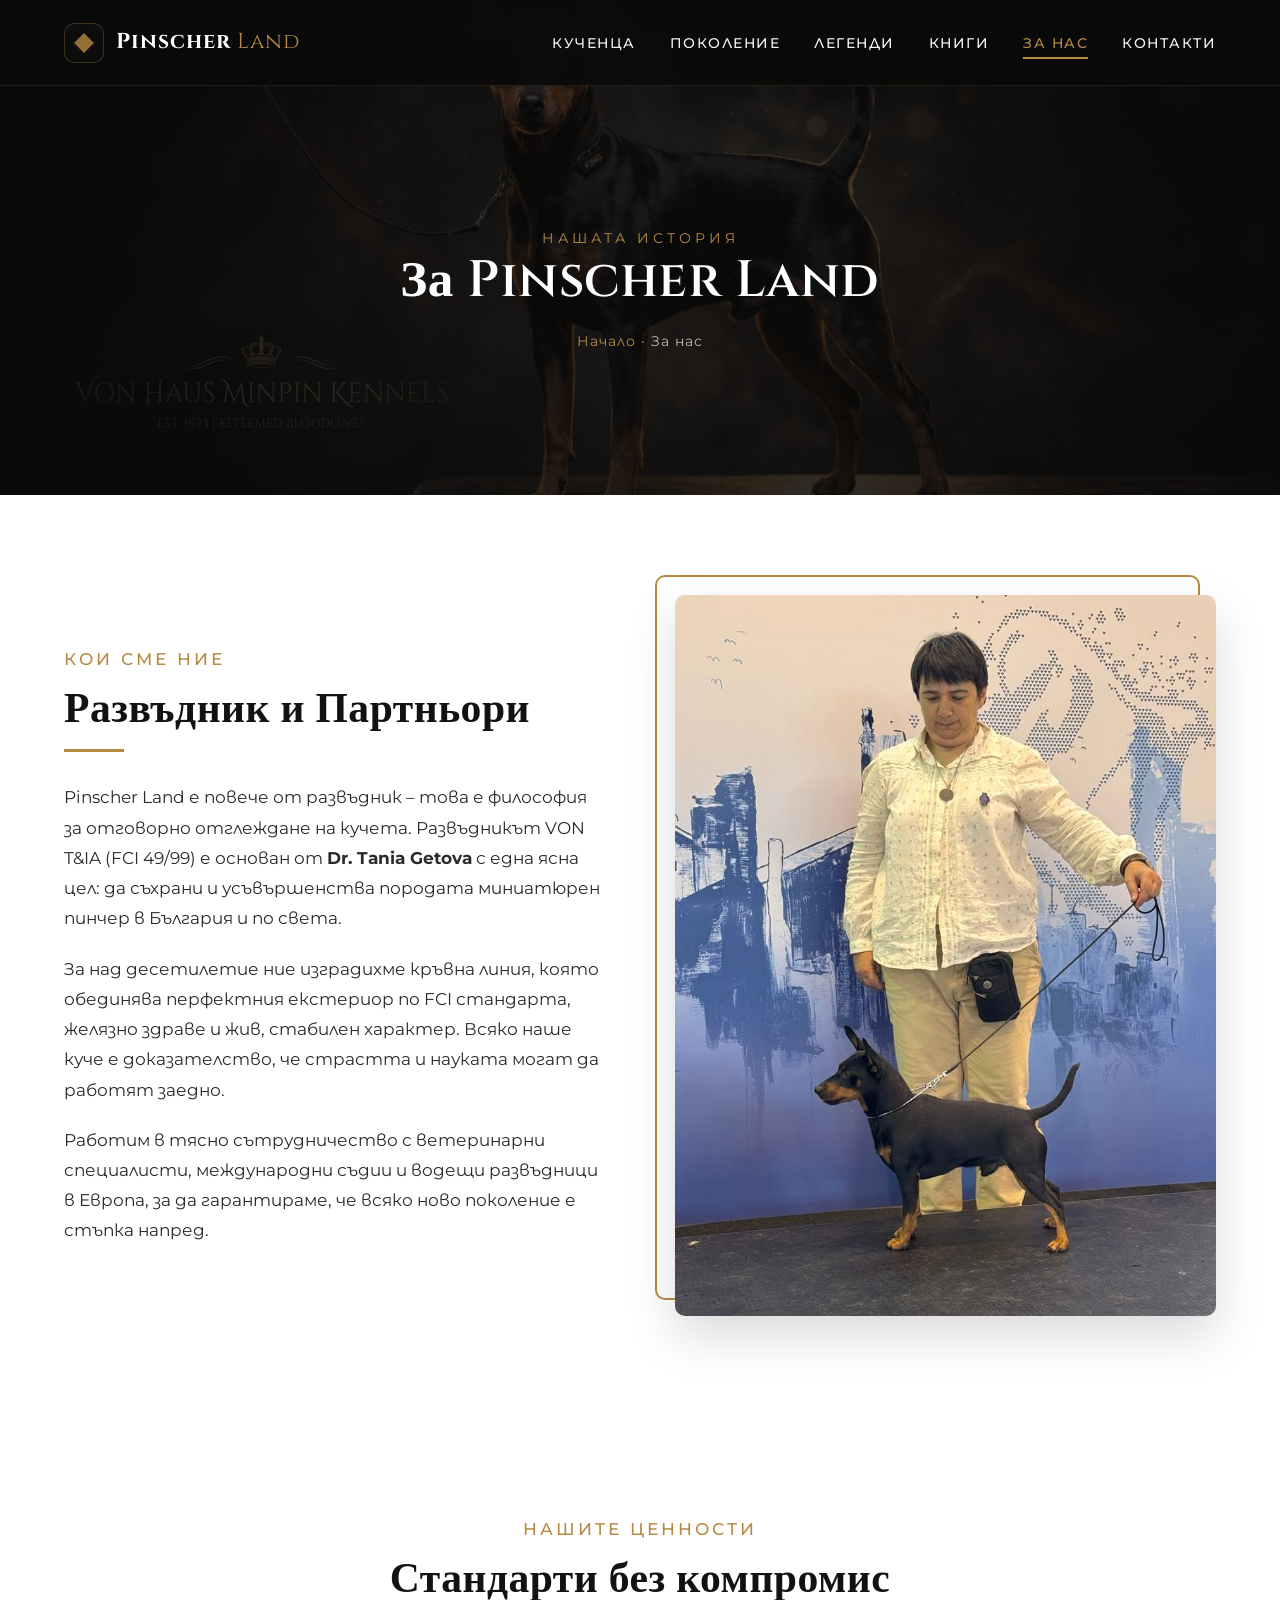
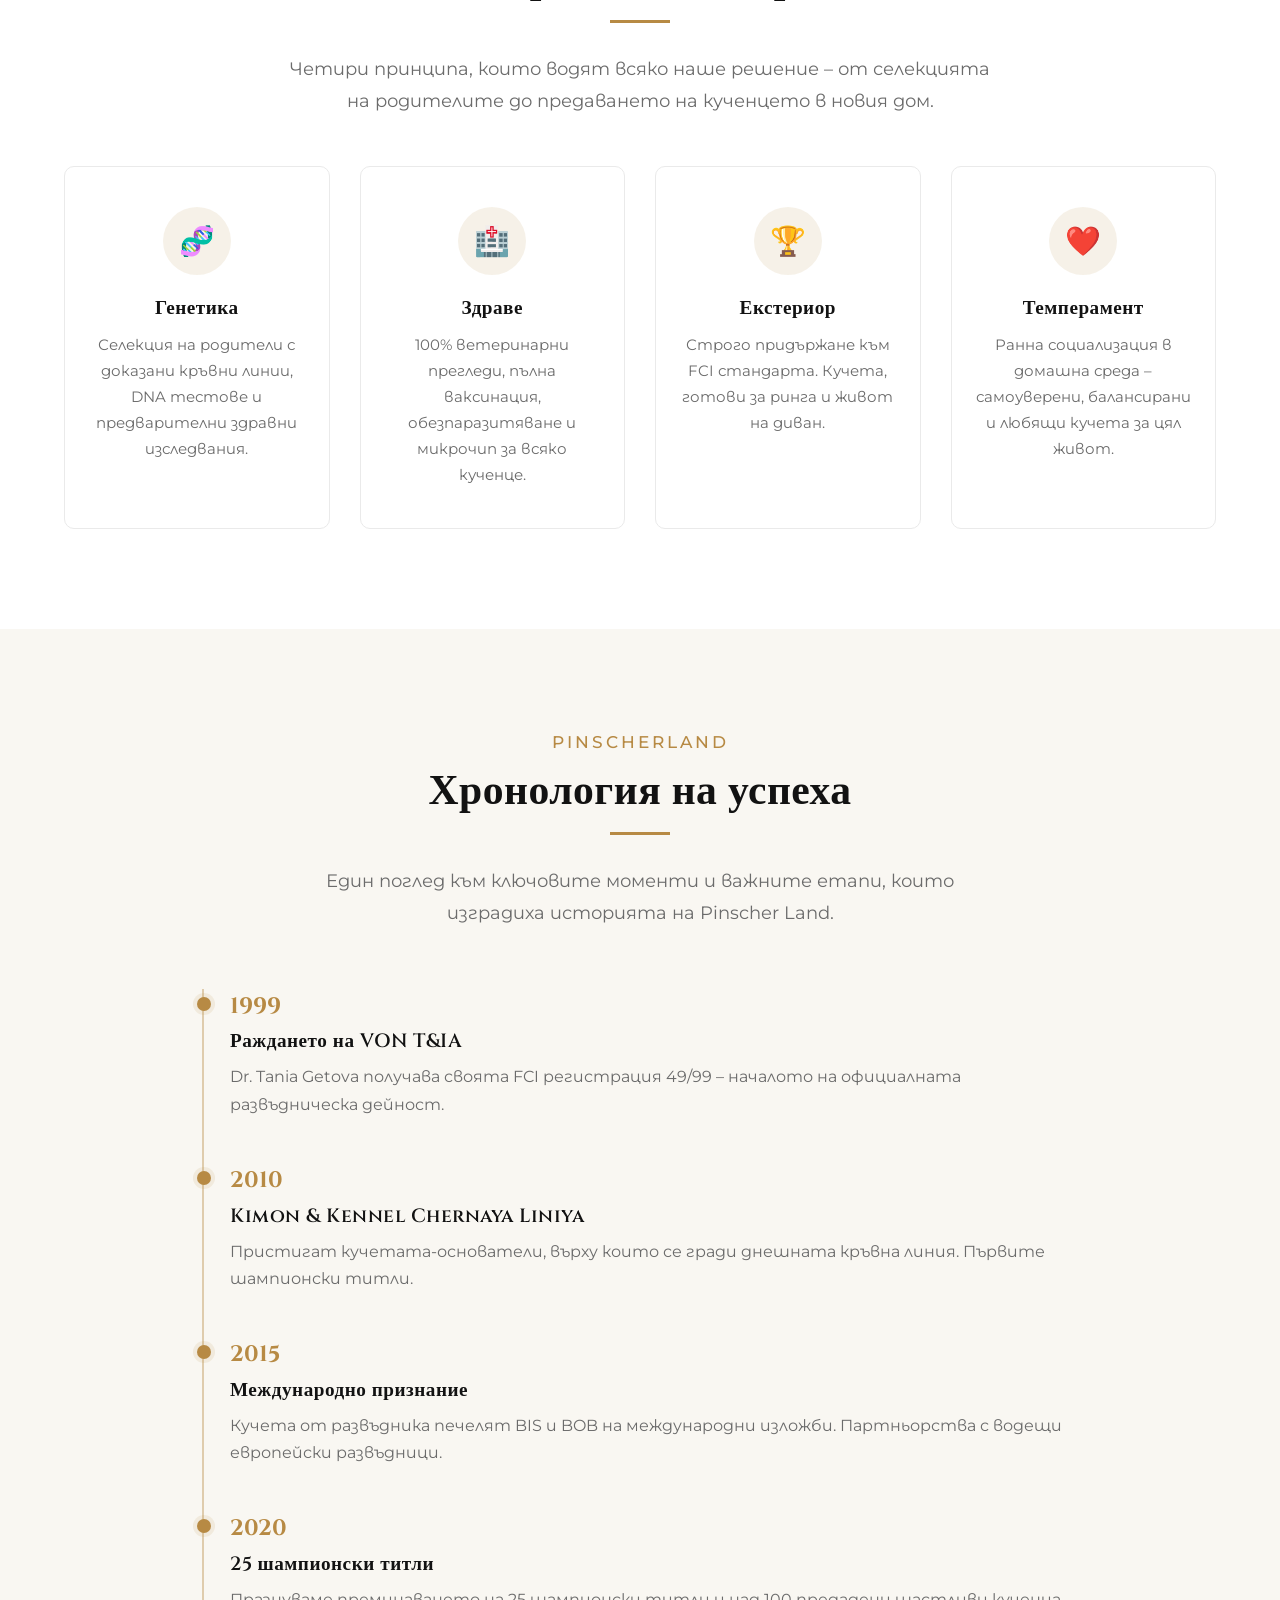
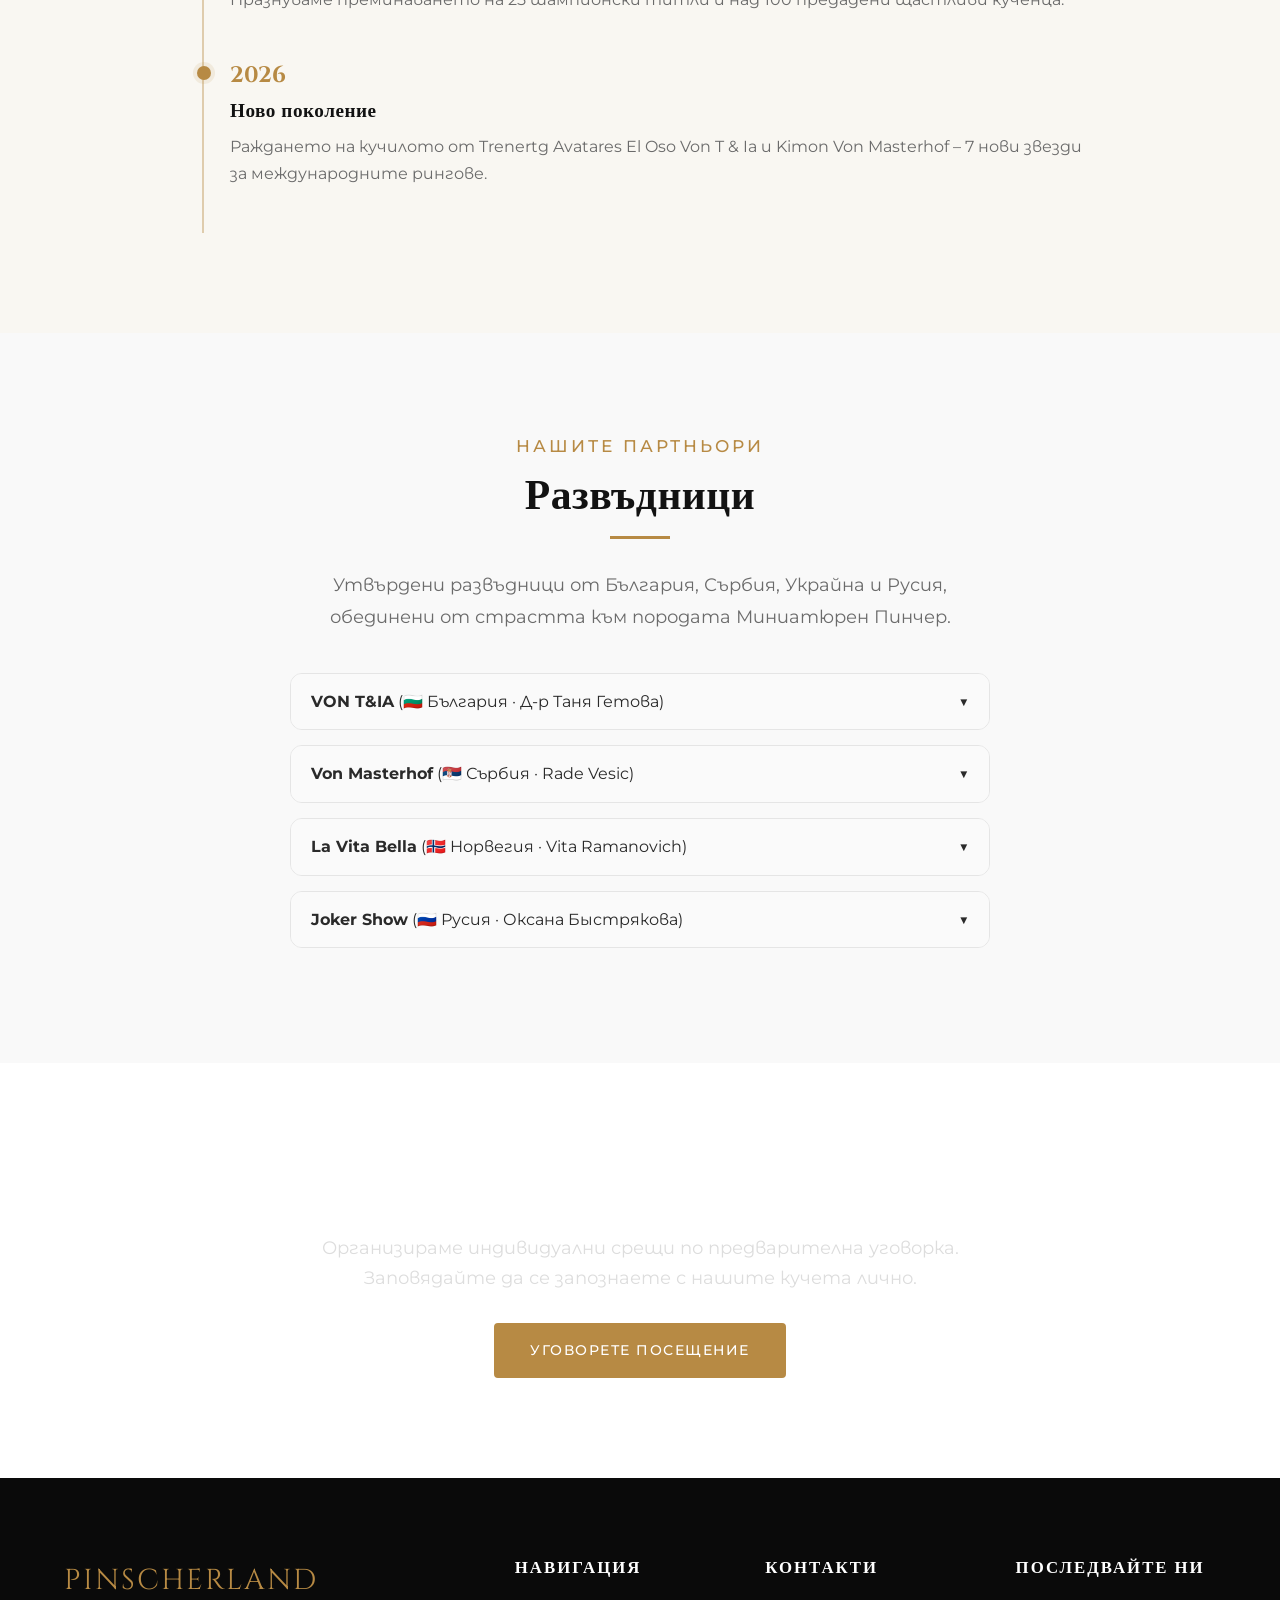
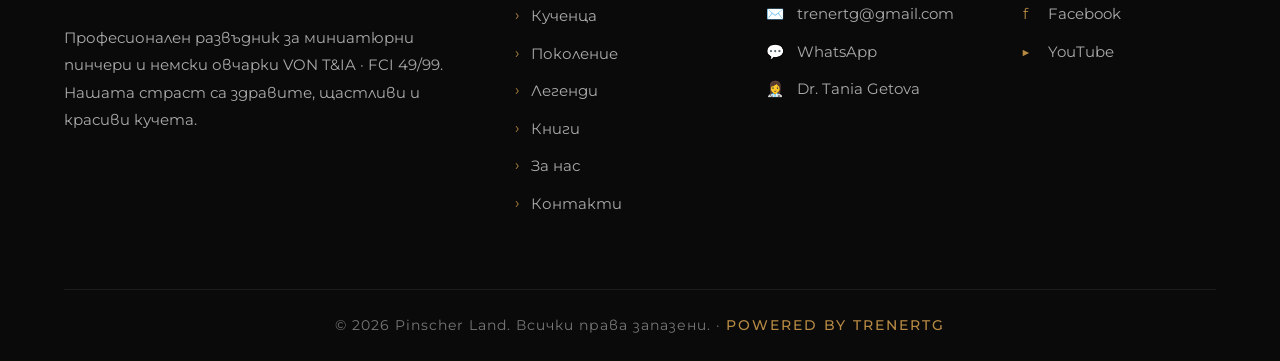
==== about.html @ f8007270 "Initial commit: Pinscher Land website 2026" ====
<!DOCTYPE html>
<html lang="bg">
<head>
    <meta charset="UTF-8">
    <meta name="viewport" content="width=device-width, initial-scale=1.0">
    <meta name="description" content="За Pinscher Land - историята, философията и екипът зад професионалния развъдник за миниатюрни пинчери VON T&IA FCI 49/99.">
    <title>За нас | Pinscher Land</title>
    <link rel="preconnect" href="https://fonts.googleapis.com">
    <link rel="preconnect" href="https://fonts.gstatic.com" crossorigin>
    <link href="https://fonts.googleapis.com/css2?family=Cinzel:wght@400;600;700&family=Montserrat:wght@300;400;500;600;700&display=swap" rel="stylesheet">
    <link rel="icon" href="favicon.svg" type="image/svg+xml">
    <link rel="stylesheet" href="css/style.css">
    <style>
        /* Стилизация за акордеони и компоненти */
        .accordion-header { cursor: pointer; display: flex; justify-content: space-between; align-items: center; }
        .accordion-content { max-height: 0; overflow: hidden; transition: max-height 0.3s ease-out, padding 0.3s ease; }
        .accordion-content.open { max-height: 300px; padding-top: 15px; }
        .accordion-arrow { transition: transform 0.3s ease; }
        .accordion-arrow.open { transform: rotate(180deg); }
        
        .dog-card-item { background: #fff; border: 1px solid #e5e5e5; border-radius: 12px; margin-bottom: 15px; overflow: hidden; transition: var(--transition); }
        .dog-card-header { padding: 15px 20px; display: flex; align-items: center; gap: 15px; cursor: pointer; background: #fafafa; }
        .badge-tag { display: inline-block; background: rgba(183, 138, 68, 0.15); color: var(--primary-color); padding: 4px 10px; border-radius: 6px; font-size: 0.85rem; margin: 2px; font-weight: 500; }
    </style>
</head>
<body>

<a href="#main-content" class="skip-link">Към съдържанието</a>

<header class="header">
    <div class="container header-container">
        <a href="index.html" class="logo-box">
            <div class="logo-diamond-wrapper">
                <div class="logo-diamond"></div>
            </div>
            <span class="logo-text">
                Pinscher<span>Land</span>
            </span>
        </a>
        <nav class="nav" id="main-nav" aria-label="Основна навигация">
            <ul class="nav-list">
                <li><a href="puppies.html" class="nav-link">Кученца</a></li>
                <li><a href="generations.html" class="nav-link">Поколениe</a></li>
                <li><a href="legends.html" class="nav-link">Легенди</a></li>
                <li><a href="books.html" class="nav-link">Книги</a></li>
                <li><a href="about.html" class="nav-link active">За нас</a></li>
                <li><a href="contacts.html" class="nav-link">Контакти</a></li>
            </ul>
        </nav>
        <button type="button" class="mobile-menu-btn" aria-label="Отвори менюто" aria-expanded="false" aria-controls="main-nav"><span></span><span></span><span></span></button>
    </div>
</header>

<main id="main-content">

<section class="page-header">
    <div class="container">
        <p>Нашата история</p>
        <h1>За Pinscher Land</h1>
        <div class="breadcrumbs"><a href="index.html">Начало</a> · За нас</div>
    </div>
</section>

<!-- Блок 1: Кои сме ние -->
<section class="section">
    <div class="container">
        <div class="about-container">
            <div class="about-text fade-up">
                <span class="section-subtitle">Кои сме ние</span>
                <h2 class="section-title">Развъдник и Партньори</h2>
                <div class="title-underline"></div>
                <p>Pinscher Land е повече от развъдник – това е философия за отговорно отглеждане на кучета. Развъдникът VON T&amp;IA (FCI 49/99) е основан от <strong>Dr. Tania Getova</strong> с една ясна цел: да съхрани и усъвършенства породата миниатюрен пинчер в България и по света.</p>
                <p>За над десетилетие ние изградихме кръвна линия, която обединява перфектния екстериор по FCI стандарта, желязно здраве и жив, стабилен характер. Всяко наше куче е доказателство, че страстта и науката могат да работят заедно.</p>
                <p>Работим в тясно сътрудничество с ветеринарни специалисти, международни съдии и водещи развъдници в Европа, за да гарантираме, че всяко ново поколение е стъпка напред.</p>
            </div>
            <div class="about-image fade-up">
                <img src="images/about-portrait.jpg" alt="Dr. Tania Getova and champion Miniature Pinscher" loading="lazy">
            </div>
        </div>
    </div>
</section>

<!-- Блок 2: Нашите ценности -->
<section class="section">
    <div class="container">
        <div class="text-center fade-up">
            <span class="section-subtitle">Нашите ценности</span>
            <h2 class="section-title">Стандарти без компромис</h2>
            <div class="title-underline center"></div>
            <p class="section-desc max-w-md mx-auto">Четири принципа, които водят всяко наше решение – от селекцията на родителите до предаването на кученцето в новия дом.</p>
        </div>
        <div class="values-grid fade-up">
            <div class="value-item">
                <div class="value-icon">🧬</div>
                <h3>Генетика</h3>
                <p>Селекция на родители с доказани кръвни линии, DNA тестове и предварителни здравни изследвания.</p>
            </div>
            <div class="value-item">
                <div class="value-icon">🏥</div>
                <h3>Здраве</h3>
                <p>100% ветеринарни прегледи, пълна ваксинация, обезпаразитяване и микрочип за всяко кученце.</p>
            </div>
            <div class="value-item">
                <div class="value-icon">🏆</div>
                <h3>Екстериор</h3>
                <p>Строго придържане към FCI стандарта. Кучета, готови за ринга и живот на диван.</p>
            </div>
            <div class="value-item">
                <div class="value-icon">❤️</div>
                <h3>Темперамент</h3>
                <p>Ранна социализация в домашна среда – самоуверени, балансирани и любящи кучета за цял живот.</p>
            </div>
        </div>
    </div>
</section>

<!-- Блок 3: Хронология на успеха -->
<section class="section bg-light">
    <div class="container">
        <div class="text-center fade-up">
            <span class="section-subtitle">PinscherLand</span>
            <h2 class="section-title">Хронология на успеха</h2>
            <div class="title-underline center"></div>
            <p class="section-desc max-w-md mx-auto">Един поглед към ключовите моменти и важните етапи, които изградиха историята на Pinscher Land.</p>
        </div>

        <div class="timeline fade-up">
            <div class="timeline-item">
                <div class="timeline-year">1999</div>
                <h3>Раждането на VON T&amp;IA</h3>
                <p>Dr. Tania Getova получава своята FCI регистрация 49/99 – началото на официалната развъдническа дейност.</p>
            </div>
            <div class="timeline-item">
                <div class="timeline-year">2010</div>
                <h3>Kimon &amp; Kennel Chernaya Liniya</h3>
                <p>Пристигат кучетата-основатели, върху които се гради днешната кръвна линия. Първите шампионски титли.</p>
            </div>
            <div class="timeline-item">
                <div class="timeline-year">2015</div>
                <h3>Международно признание</h3>
                <p>Кучета от развъдника печелят BIS и BOB на международни изложби. Партньорства с водещи европейски развъдници.</p>
            </div>
            <div class="timeline-item">
                <div class="timeline-year">2020</div>
                <h3>25 шампионски титли</h3>
                <p>Празнуваме преминаването на 25 шампионски титли и над 100 предадени щастливи кученца.</p>
            </div>
            <div class="timeline-item">
                <div class="timeline-year">2026</div>
                <h3>Ново поколение</h3>
                <p>Раждането на кучилото от Trenertg Avatares El Oso Von T & Ia и Kimon Von Masterhof – 7 нови звезди за международните рингове.</p>
            </div>
        </div>
    </div>
</section>

<!-- Блок 4: Нашите партньори (Развъдници) -->
<section class="section bg-light" style="background: #f9f9f9;">
    <div class="container">
        <div class="text-center fade-up">
            <span class="section-subtitle">Нашите партньори</span>
            <h2 class="section-title">Развъдници</h2>
            <div class="title-underline center"></div>
            <p class="section-desc max-w-md mx-auto" style="margin-bottom: 40px;">Утвърдени развъдници от България, Сърбия, Украйна и Русия, обединени от страстта към породата Миниатюрен Пинчер.</p>
        </div>

        <div class="breeders-accordion max-w-md mx-auto" style="max-width: 700px; margin: 0 auto;">
            <!-- VON T&IA -->
            <div class="dog-card-item">
                <div class="dog-card-header accordion-header" onclick="toggleAccordion(this)">
                    <div><strong>VON T&amp;IA</strong> (🇧🇬 България · Д-р Таня Гетова)</div>
                    <div class="accordion-arrow">▼</div>
                </div>
                <div class="accordion-content">
                    <p><strong>FCI Регистрация:</strong> 49/99</p>
                    <p><strong>Адрес:</strong> София, бул. Симеоновско шосе 165</p>
                    <p><strong>Телефон:</strong> <a href="tel:+359898734043">+359 898 734043</a></p>
                    <p><strong>Email:</strong> <a href="mailto:trenertg@gmail.com">trenertg@gmail.com</a></p>
                    <p><strong>Уеб сайт:</strong> <a href="https://pinscher.land" target="_blank" rel="noopener noreferrer">https://pinscher.land</a></p>
                </div>
            </div>
            <!-- Von Masterhof -->
            <div class="dog-card-item">
                <div class="dog-card-header accordion-header" onclick="toggleAccordion(this)">
                    <div><strong>Von Masterhof</strong> (🇷🇸 Сърбия · Rade Vesic)</div>
                    <div class="accordion-arrow">▼</div>
                </div>
                <div class="accordion-content">
                    <p><strong>URL:</strong> <a href="https://mp.dogpedigree.net/ru/kennel/514" target="_blank" rel="noopener noreferrer">https://mp.dogpedigree.net/ru/kennel/514</a></p>
                </div>
            </div>
            <!-- La Vita Bella -->
            <div class="dog-card-item">
                <div class="dog-card-header accordion-header" onclick="toggleAccordion(this)">
                    <div><strong>La Vita Bella</strong> (🇳🇴 Норвегия · Vita Ramanovich)</div>
                    <div class="accordion-arrow">▼</div>
                </div>
                <div class="accordion-content">
                    <p><strong>URL:</strong> <a href="https://mp.dogpedigree.net/ru/kennel/951" target="_blank" rel="noopener noreferrer">https://mp.dogpedigree.net/ru/kennel/951</a></p>
                    <p><strong>Телефон:</strong> <a href="tel:+004746969933">+00 47 46969933</a></p>
                    <p><strong>Имейл:</strong> <a href="mailto:vita211@hotmail.com">vita211@hotmail.com</a></p>
                </div>
            </div>
            <!-- Joker Show -->
            <div class="dog-card-item">
                <div class="dog-card-header accordion-header" onclick="toggleAccordion(this)">
                    <div><strong>Joker Show</strong> (🇷🇺 Русия · Оксана Быстрякова)</div>
                    <div class="accordion-arrow">▼</div>
                </div>
                <div class="accordion-content">
                    <p><strong>URL:</strong> <a href="https://mp.dogpedigree.net/ru/kennel/111" target="_blank" rel="noopener noreferrer">https://mp.dogpedigree.net/ru/kennel/111</a></p>
                    <p><strong>Телефон:</strong> <a href="tel:+79267329373">+7 926 7329373</a></p>
                    <p><strong>Имейл:</strong> <a href="mailto:kennel@jokershow.ru">kennel@jokershow.ru</a></p>
                    <p><strong>Уеб сайт:</strong> <a href="https://jokershow.ru" target="_blank" rel="noopener noreferrer">https://jokershow.ru</a></p>
                </div>
            </div>
        </div>
    </div>
</section>

<!-- Блок 5: Посетете нашия развъдник -->
<section class="cta">
    <div class="container fade-up">
        <h2>Посетете нашия развъдник</h2>
        <p>Организираме индивидуални срещи по предварителна уговорка. Заповядайте да се запознаете с нашите кучета лично.</p>
        <a href="contacts.html" class="btn btn-primary">Уговорете посещение</a>
    </div>
</section>

</main>

<footer class="footer">
    <div class="container">
        <div class="footer-grid">
            <div class="footer-info">
                <a href="index.html" class="footer-logo">Pinscher<span>Land</span></a>
                <p>Професионален развъдник за миниатюрни пинчери и немски овчарки VON T&amp;IA · FCI 49/99. Нашата страст са здравите, щастливи и красиви кучета.</p>
            </div>
            <div>
                <h4>Навигация</h4>
                <ul class="footer-links">
                    <li><a href="puppies.html">Кученца</a></li>
                    <li><a href="generations.html">Поколениe</a></li>
                    <li><a href="legends.html">Легенди</a></li>
                    <li><a href="books.html">Книги</a></li>
                    <li><a href="about.html">За нас</a></li>
                    <li><a href="contacts.html">Контакти</a></li>
                </ul>
            </div>
            <div>
                <h4>Контакти</h4>
                <ul class="contact-list">
                    <li><span class="ico">✉️</span><a href="mailto:trenertg@gmail.com">trenertg@gmail.com</a></li>
                    <li><span class="ico">💬</span><a href="https://wa.me/359898734043" target="_blank" rel="noopener noreferrer">WhatsApp</a></li>
                    <li><span class="ico">👩‍⚕️</span><a href="https://www.facebook.com/tania.getova" target="_blank" rel="noopener noreferrer">Dr. Tania Getova</a></li>
                </ul>
            </div>
            <div>
                <h4>Последвайте ни</h4>
                <ul class="contact-list">
                    <li><span class="ico">f</span><a href="https://www.facebook.com/trenertg" target="_blank" rel="noopener noreferrer">Facebook</a></li>
                    <li><span class="ico">▶</span><a href="https://www.youtube.com/@trenertg" target="_blank" rel="noopener noreferrer">YouTube</a></li>
                </ul>
            </div>
        </div>
        <div class="footer-bottom">© 2026 Pinscher Land. Всички права запазени. · <a href="https://trenertg.narod.ru/" target="_blank" rel="noopener noreferrer">POWERED BY TRENERTG</a></div>
    </div>
</footer>
<script src="js/main.js"></script>
<script>
    function toggleAccordion(header) {
        const content = header.nextElementSibling;
        const arrow = header.querySelector('.accordion-arrow');
        content.classList.toggle('open');
        arrow.classList.toggle('open');
    }
</script>
</body>
</html>
---- css/style.css ----
/* ==========================================================================
   Pinscher Land — Global Stylesheet
   Refined premium design system: Gold/Bronze + Deep Dark + Editorial Serif
   ========================================================================== */

/* ---------- CSS Variables ---------- */
:root {
    --primary-color: #b78a44;
    --primary-hover: #9c7538;
    --primary-soft: rgba(183, 138, 68, 0.12);
    --dark-bg: #121212;
    --darker-bg: #0a0a0a;
    --light-bg: #f9f7f2;
    --cream-bg: #f5f1e8;
    --text-main: #2a2a2a;
    --text-muted: #6b6b6b;
    --text-light: #f5f5f5;
    --border-soft: #eaeaea;
    --font-heading: 'Cinzel', serif;
    --font-body: 'Montserrat', sans-serif;
    --transition: all 0.3s ease;
    --shadow-sm: 0 4px 12px rgba(0,0,0,0.06);
    --shadow-md: 0 10px 30px rgba(0,0,0,0.10);
    --shadow-lg: 0 20px 50px rgba(0,0,0,0.15);
}

/* ---------- Reset & Base ---------- */
* { margin: 0; padding: 0; box-sizing: border-box; }
html { scroll-behavior: smooth; }
body {
    font-family: var(--font-body);
    color: var(--text-main);
    line-height: 1.6;
    background-color: #ffffff;
    overflow-x: hidden;
}
img { max-width: 100%; height: auto; display: block; }
a { text-decoration: none; color: inherit; }
ul { list-style: none; }

.container { width: 90%; max-width: 1200px; margin: 0 auto; }
.section { padding: 100px 0; }
.bg-light { background-color: var(--light-bg); }
.bg-dark { background-color: var(--dark-bg); color: var(--text-light); }
.bg-cream { background-color: var(--cream-bg); }

/* ---------- Typography ---------- */
h1, h2, h3, h4, h5, h6 {
    font-family: var(--font-heading);
    font-weight: 600;
    line-height: 1.2;
    letter-spacing: 0.5px;
}

.section-title {
    font-size: 2.6rem;
    margin-bottom: 15px;
    color: var(--dark-bg);
}
.bg-dark .section-title { color: #fff; }

.section-subtitle {
    font-family: var(--font-body);
    font-size: 1.05rem;
    color: var(--primary-color);
    text-transform: uppercase;
    letter-spacing: 3px;
    font-weight: 500;
    margin-bottom: 12px;
    display: block;
}

.title-underline {
    width: 60px;
    height: 3px;
    background-color: var(--primary-color);
    margin-bottom: 30px;
}
.title-underline.center { margin: 0 auto 30px auto; }

.text-center { text-align: center; }

.section-desc {
    color: var(--text-muted);
    font-size: 1.1rem;
    margin-bottom: 50px;
    line-height: 1.8;
}

.max-w-md { max-width: 720px; }
.mx-auto { margin-left: auto; margin-right: auto; }

/* ---------- Buttons ---------- */
.btn {
    display: inline-block;
    padding: 14px 34px;
    font-family: var(--font-body);
    font-weight: 500;
    text-transform: uppercase;
    letter-spacing: 1.5px;
    font-size: 0.9rem;
    border-radius: 4px;
    transition: var(--transition);
    cursor: pointer;
    border: 2px solid transparent;
}
.btn-primary {
    background-color: var(--primary-color);
    color: #ffffff;
    border-color: var(--primary-color);
}
.btn-primary:hover {
    background-color: var(--primary-hover);
    border-color: var(--primary-hover);
    transform: translateY(-3px);
    box-shadow: 0 8px 20px rgba(183,138,68,0.35);
}
.btn-secondary {
    background-color: transparent;
    color: var(--primary-color);
    border-color: var(--primary-color);
}
.btn-secondary:hover {
    background-color: var(--primary-color);
    color: #ffffff;
    transform: translateY(-3px);
}
.btn-outline-light {
    background-color: transparent;
    color: #fff;
    border-color: #fff;
}
.btn-outline-light:hover {
    background-color: #fff;
    color: var(--dark-bg);
}

/* ---------- Header ---------- */
.header {
    background-color: rgba(10, 10, 10, 0.85);
    position: fixed;
    top: 0; left: 0; width: 100%;
    z-index: 1000;
    backdrop-filter: blur(14px);
    -webkit-backdrop-filter: blur(14px);
    border-bottom: 1px solid rgba(183,138,68,0.15);
    transition: var(--transition);
}
.header.scrolled { background-color: rgba(10,10,10,0.95); }

.header-container {
    display: flex;
    justify-content: space-between;
    align-items: center;
    height: 85px;
}

.logo {
    font-family: var(--font-heading);
    font-size: 1.6rem;
    font-weight: 700;
    color: var(--primary-color);
    letter-spacing: 2px;
    text-transform: uppercase;
}
.logo span { color: #fff; font-weight: 400; }

.nav-list {
    display: flex;
    gap: 34px;
    align-items: center;
}
.nav-link {
    color: var(--text-light);
    font-size: 0.85rem;
    font-weight: 500;
    text-transform: uppercase;
    letter-spacing: 1.5px;
    transition: var(--transition);
    position: relative;
    padding: 8px 0;
}
.nav-link::after {
    content: '';
    position: absolute;
    bottom: 0; left: 0;
    width: 0; height: 2px;
    background-color: var(--primary-color);
    transition: var(--transition);
}
.nav-link:hover, .nav-link.active { color: var(--primary-color); }
.nav-link:hover::after, .nav-link.active::after { width: 100%; }

.mobile-menu-btn {
    display: none;
    flex-direction: column;
    gap: 5px;
    cursor: pointer;
    padding: 8px;
    z-index: 1001;
    background: none;
    border: none;
}
.mobile-menu-btn span {
    width: 26px;
    height: 2px;
    background-color: var(--text-light);
    transition: var(--transition);
    display: block;
}
.mobile-menu-btn.active span:nth-child(1) { transform: translateY(7px) rotate(45deg); background: var(--primary-color); }
.mobile-menu-btn.active span:nth-child(2) { opacity: 0; }
.mobile-menu-btn.active span:nth-child(3) { transform: translateY(-7px) rotate(-45deg); background: var(--primary-color); }

/* ---------- Hero (Home) ---------- */
.hero {
    height: 100vh;
    min-height: 640px;
    background-color: var(--dark-bg);
    background-image: linear-gradient(rgba(0,0,0,0.55), rgba(0,0,0,0.75)), url('../images/hero-bg.jpg');
    background-size: cover;
    background-position: center;
    background-attachment: fixed;
    position: relative;
    display: flex;
    align-items: center;
    justify-content: center;
    text-align: center;
    color: #fff;
}
.hero::after {
    content: '';
    position: absolute;
    inset: 0;
    background: radial-gradient(ellipse at center, transparent 40%, rgba(0,0,0,0.6) 100%);
    pointer-events: none;
}
.hero-content { position: relative; z-index: 2; max-width: 900px; padding: 0 20px; }
.hero-tag {
    display: inline-block;
    color: var(--primary-color);
    letter-spacing: 6px;
    font-size: 0.85rem;
    text-transform: uppercase;
    margin-bottom: 24px;
    padding: 8px 22px;
    border: 1px solid rgba(183,138,68,0.5);
    border-radius: 40px;
}
.hero-title {
    font-size: 4.2rem;
    color: #ffffff;
    margin-bottom: 22px;
    line-height: 1.1;
    text-shadow: 2px 2px 8px rgba(0,0,0,0.6);
}
.hero-title span { color: var(--primary-color); font-style: italic; }
.hero-subtitle {
    font-size: 1.15rem;
    color: #e6e6e6;
    margin-bottom: 30px;
    font-weight: 300;
    max-width: 680px;
    margin-left: auto;
    margin-right: auto;
    line-height: 1.7;
}
.hero-credit {
    margin: 32px 0 40px;
    padding-top: 24px;
    border-top: 1px solid rgba(183,138,68,0.3);
    display: inline-block;
    padding-left: 50px;
    padding-right: 50px;
}
.hero-credit-name {
    font-family: var(--font-heading);
    font-size: 1.3rem;
    color: var(--primary-color);
    margin-bottom: 4px;
    letter-spacing: 2px;
}
.hero-credit-fci {
    font-size: 0.85rem;
    letter-spacing: 3px;
    color: #ccc;
    text-transform: uppercase;
}
.hero-buttons { display: flex; gap: 16px; justify-content: center; flex-wrap: wrap; margin-top: 10px; }

.scroll-indicator {
    position: absolute;
    bottom: 30px; left: 50%;
    transform: translateX(-50%);
    color: var(--primary-color);
    font-size: 0.75rem;
    letter-spacing: 3px;
    text-transform: uppercase;
    animation: bounce 2.4s infinite;
    z-index: 2;
}
.scroll-indicator::after {
    content: '';
    display: block;
    width: 1px; height: 40px;
    background: var(--primary-color);
    margin: 12px auto 0;
}
@keyframes bounce {
    0%, 100% { transform: translateX(-50%) translateY(0); opacity: 0.9; }
    50% { transform: translateX(-50%) translateY(-8px); opacity: 0.5; }
}

/* ---------- Page Header (inner pages) ---------- */
.page-header {
    background-color: var(--dark-bg);
    background-image: linear-gradient(rgba(10,10,10,0.75), rgba(10,10,10,0.85)), url('../images/hero-bg.jpg');
    background-size: cover;
    background-position: center;
    height: 55vh;
    min-height: 380px;
    display: flex;
    align-items: center;
    justify-content: center;
    text-align: center;
    color: #fff;
    padding-top: 85px;
}
.page-header h1 {
    font-size: 3.2rem;
    color: #fff;
    margin-bottom: 14px;
}
.page-header p {
    color: var(--primary-color);
    letter-spacing: 4px;
    text-transform: uppercase;
    font-size: 0.9rem;
}
.breadcrumbs {
    margin-top: 20px;
    font-size: 0.85rem;
    color: #bbb;
    letter-spacing: 1px;
}
.breadcrumbs a { color: var(--primary-color); }
.breadcrumbs a:hover { text-decoration: underline; }

/* ---------- About Section ---------- */
.about-container {
    display: grid;
    grid-template-columns: 1fr 1fr;
    gap: 70px;
    align-items: center;
}
.about-text p {
    margin-bottom: 20px;
    font-size: 1.05rem;
    color: var(--text-main);
    line-height: 1.8;
}

.stats {
    display: flex;
    gap: 40px;
    margin-top: 40px;
    padding-top: 34px;
    border-top: 1px solid var(--border-soft);
}
.stat-item { display: flex; flex-direction: column; }
.stat-number {
    font-family: var(--font-heading);
    font-size: 2.8rem;
    font-weight: 700;
    color: var(--primary-color);
    line-height: 1;
    margin-bottom: 8px;
}
.stat-label {
    font-size: 0.8rem;
    color: var(--text-muted);
    text-transform: uppercase;
    letter-spacing: 2px;
    font-weight: 500;
}

.about-image { position: relative; }
.about-image::before {
    content: '';
    position: absolute;
    top: -20px; left: -20px;
    width: 100%; height: 100%;
    border: 2px solid var(--primary-color);
    border-radius: 10px;
    z-index: -1;
}
.about-image img {
    border-radius: 10px;
    box-shadow: var(--shadow-lg);
    width: 100%;
    aspect-ratio: 3/4;
    object-fit: cover;
}

/* ---------- Values / Features Grid ---------- */
.values-grid {
    display: grid;
    grid-template-columns: repeat(auto-fit, minmax(240px, 1fr));
    gap: 30px;
    margin-top: 50px;
}
.value-item {
    text-align: center;
    padding: 40px 24px;
    background: #fff;
    border-radius: 10px;
    border: 1px solid var(--border-soft);
    transition: var(--transition);
}
.value-item:hover {
    transform: translateY(-8px);
    border-color: var(--primary-color);
    box-shadow: var(--shadow-md);
}
.value-icon {
    width: 68px; height: 68px;
    margin: 0 auto 22px;
    background: var(--primary-soft);
    color: var(--primary-color);
    border-radius: 50%;
    display: flex; align-items: center; justify-content: center;
    font-size: 1.8rem;
}
.value-item h3 {
    font-size: 1.2rem;
    margin-bottom: 12px;
    color: var(--dark-bg);
}
.value-item p {
    font-size: 0.95rem;
    color: var(--text-muted);
    line-height: 1.7;
}

/* ---------- Card Grid (Dogs / Champions / Books) ---------- */
.grid {
    display: grid;
    grid-template-columns: repeat(auto-fit, minmax(300px, 1fr));
    gap: 30px;
}

.card {
    background: #ffffff;
    border-radius: 10px;
    overflow: hidden;
    box-shadow: var(--shadow-sm);
    transition: var(--transition);
    border: 1px solid var(--border-soft);
    display: flex;
    flex-direction: column;
}
.card:hover {
    transform: translateY(-10px);
    box-shadow: var(--shadow-lg);
    border-color: rgba(183,138,68,0.4);
}
.card-image-wrapper {
    overflow: hidden;
    position: relative;
    background: #f0f0f0;
}
.card-image-wrapper img,
.card-image-wrapper video {
    width: 100%;
    height: 100%;
    aspect-ratio: 4/3;
    object-fit: cover;
    display: block;
    transition: transform 0.6s ease;
}
.card:hover .card-image-wrapper img,
.card:hover .card-image-wrapper video { transform: scale(1.06); }

.card-image-wrapper .card-tag {
    position: absolute;
    top: 14px; left: 14px;
    background: var(--primary-color);
    color: #fff;
    font-size: 0.7rem;
    letter-spacing: 2px;
    text-transform: uppercase;
    padding: 5px 12px;
    border-radius: 30px;
    font-weight: 600;
    z-index: 2;
}

.card-content { padding: 26px; flex: 1; display: flex; flex-direction: column; }
.card-title {
    font-size: 1.35rem;
    margin-bottom: 12px;
    color: var(--dark-bg);
    line-height: 1.3;
}
.card-subtitle {
    font-size: 0.8rem;
    letter-spacing: 2px;
    color: var(--primary-color);
    text-transform: uppercase;
    margin-bottom: 10px;
}

.dog-details {
    display: flex;
    gap: 8px;
    margin-bottom: 15px;
    flex-wrap: wrap;
}
.badge {
    padding: 5px 12px;
    border-radius: 20px;
    font-size: 0.75rem;
    font-weight: 600;
    text-transform: uppercase;
    letter-spacing: 0.8px;
}
.badge-male { background-color: #e3f2fd; color: #1976d2; }
.badge-female { background-color: #fce4ec; color: #c2185b; }
.badge-age { background-color: #f5f5f5; color: #616161; }
.badge-gold { background-color: var(--primary-soft); color: var(--primary-color); }

.dog-titles {
    margin-bottom: 15px;
    padding-bottom: 15px;
    border-bottom: 1px solid var(--border-soft);
}
.dog-titles li {
    position: relative;
    padding-left: 24px;
    font-size: 0.9rem;
    font-weight: 500;
    margin-bottom: 6px;
    color: var(--text-main);
}
.dog-titles li::before {
    content: '🏆';
    position: absolute;
    left: 0;
    font-size: 0.85rem;
}
.card-text {
    font-size: 0.95rem;
    color: var(--text-muted);
    line-height: 1.7;
}

/* ---------- Litter Box ---------- */
.litter-box {
    background-color: #ffffff;
    border: 1px solid var(--border-soft);
    border-radius: 14px;
    padding: 50px;
    max-width: 900px;
    margin: 0 auto;
    box-shadow: var(--shadow-md);
    position: relative;
}
.litter-box::before {
    content: '';
    position: absolute;
    top: 0; left: 50%;
    transform: translateX(-50%);
    width: 80px; height: 4px;
    background: var(--primary-color);
    border-radius: 0 0 4px 4px;
}
.litter-parents {
    display: grid;
    grid-template-columns: 1fr auto 1fr;
    align-items: center;
    gap: 30px;
    margin-bottom: 34px;
    padding-bottom: 34px;
    border-bottom: 1px dashed var(--border-soft);
}
.parent { text-align: center; }
.parent h4 {
    color: var(--primary-color);
    text-transform: uppercase;
    font-size: 0.75rem;
    letter-spacing: 3px;
    margin-bottom: 8px;
}
.parent p {
    font-size: 1.05rem;
    color: var(--dark-bg);
    font-weight: 600;
}
.parent .small-text {
    font-size: 0.82rem;
    color: var(--text-muted);
    margin-top: 4px;
    letter-spacing: 0.5px;
}
.litter-icon { font-size: 2.2rem; animation: pulse 2s infinite; }
@keyframes pulse {
    0%,100% { transform: scale(1); }
    50% { transform: scale(1.15); }
}

.litter-image {
    width: 100%;
    height: 320px;
    object-fit: cover;
    border-radius: 10px;
    margin-bottom: 30px;
}
.litter-info { margin-bottom: 30px; text-align: center; }
.litter-info p { margin-bottom: 10px; color: var(--text-muted); }
.litter-info strong { color: var(--dark-bg); }

.litter-details-grid {
    display: grid;
    grid-template-columns: repeat(auto-fit, minmax(150px, 1fr));
    gap: 20px;
    margin: 30px 0;
    padding: 25px;
    background: var(--cream-bg);
    border-radius: 10px;
}
.litter-detail {
    text-align: center;
    padding: 10px;
}
.litter-detail .num {
    font-family: var(--font-heading);
    font-size: 1.8rem;
    color: var(--primary-color);
    font-weight: 700;
    display: block;
}
.litter-detail .lbl {
    font-size: 0.75rem;
    text-transform: uppercase;
    letter-spacing: 2px;
    color: var(--text-muted);
    margin-top: 4px;
    display: block;
}

/* ---------- Timeline (About page) ---------- */
.timeline {
    position: relative;
    max-width: 900px;
    margin: 60px auto 0;
    padding-left: 40px;
}
.timeline::before {
    content: '';
    position: absolute;
    top: 0; left: 12px;
    bottom: 0;
    width: 2px;
    background: var(--primary-color);
    opacity: 0.4;
}
.timeline-item {
    position: relative;
    padding-bottom: 45px;
}
.timeline-item::before {
    content: '';
    position: absolute;
    left: -33px; top: 8px;
    width: 14px; height: 14px;
    border-radius: 50%;
    background: var(--primary-color);
    box-shadow: 0 0 0 4px var(--primary-soft);
}
.timeline-year {
    font-family: var(--font-heading);
    font-size: 1.4rem;
    color: var(--primary-color);
    margin-bottom: 6px;
    font-weight: 700;
}
.timeline-item h3 {
    font-size: 1.2rem;
    margin-bottom: 10px;
    color: var(--dark-bg);
}
.timeline-item p {
    color: var(--text-muted);
    line-height: 1.7;
}

/* ---------- Books ---------- */
.books-grid {
    display: grid;
    grid-template-columns: repeat(auto-fit, minmax(260px, 1fr));
    gap: 34px;
}
.book-card {
    background: #fff;
    border-radius: 10px;
    overflow: hidden;
    box-shadow: var(--shadow-sm);
    transition: var(--transition);
    border: 1px solid var(--border-soft);
}
.book-card:hover {
    transform: translateY(-8px);
    box-shadow: var(--shadow-lg);
}

.book-cover {
    position: relative;
    overflow: hidden;
    background: var(--dark-bg);
    aspect-ratio: 1748 / 2480;
    display: block;
}
.book-cover::before {
    content: '';
    position: absolute;
    inset: 12px;
    border: 1px solid rgba(255,255,255,0.25);
    border-radius: 4px;
    pointer-events: none;
    z-index: 2;
}
.book-cover img {
    width: 100%;
    height: 100%;
    object-fit: cover;
    display: block;
}

.book-info {
    padding: 24px;
}
.book-info h4 {
    font-size: 1.1rem;
    margin-bottom: 10px;
    color: var(--dark-bg);
}
.book-info p {
    font-size: 0.95rem;
    color: var(--text-muted);
    margin-bottom: 16px;
    line-height: 1.6;
}
.book-meta {
    display: flex;
    justify-content: space-between;
    align-items: center;
    padding-top: 14px;
    border-top: 1px solid var(--border-soft);
    font-size: 0.82rem;
    color: var(--text-muted);
}
.book-meta .price {
    color: var(--primary-color);
    font-weight: 700;
    font-size: 1.1rem;
    font-family: var(--font-heading);
}

/* ---------- CTA Section ---------- */
.cta {
    background: linear-gradient(rgba(10,10,10,0.85), rgba(10,10,10,0.9)), url('../images/hero-bg.jpg');
    background-size: cover;
    background-position: center;
    background-attachment: fixed;
    color: #fff;
    text-align: center;
    padding: 100px 0;
}
.cta h2 {
    font-size: 2.6rem;
    color: #fff;
    margin-bottom: 20px;
}
.cta p {
    color: #ddd;
    max-width: 680px;
    margin: 0 auto 30px;
    font-size: 1.1rem;
    line-height: 1.7;
}

/* ---------- Contact Section ---------- */
.contact-grid {
    display: grid;
    grid-template-columns: 1fr 1fr;
    gap: 60px;
}
.contact-info h3 {
    font-size: 1.6rem;
    margin-bottom: 20px;
    color: var(--dark-bg);
}
.contact-methods { margin-top: 30px; }
.contact-method {
    display: flex;
    align-items: flex-start;
    gap: 18px;
    margin-bottom: 26px;
}
.contact-method-icon {
    width: 48px; height: 48px;
    background: var(--primary-soft);
    color: var(--primary-color);
    border-radius: 50%;
    display: flex; align-items: center; justify-content: center;
    flex-shrink: 0;
    font-size: 1.2rem;
}
.contact-method-content h4 {
    font-family: var(--font-body);
    font-size: 0.8rem;
    color: var(--text-muted);
    text-transform: uppercase;
    letter-spacing: 2px;
    margin-bottom: 4px;
    font-weight: 600;
}
.contact-method-content p, .contact-method-content a {
    color: var(--dark-bg);
    font-size: 1.05rem;
    font-weight: 500;
}
.contact-method-content a:hover { color: var(--primary-color); }

.contact-form {
    background: #fff;
    padding: 40px;
    border-radius: 10px;
    box-shadow: var(--shadow-md);
    border: 1px solid var(--border-soft);
}
.form-group { margin-bottom: 20px; }
.form-group label {
    display: block;
    font-size: 0.82rem;
    text-transform: uppercase;
    letter-spacing: 1.5px;
    color: var(--text-muted);
    margin-bottom: 8px;
    font-weight: 600;
}
.form-group input, .form-group textarea, .form-group select {
    width: 100%;
    padding: 13px 16px;
    border: 1px solid var(--border-soft);
    border-radius: 6px;
    font-family: var(--font-body);
    font-size: 0.95rem;
    color: var(--dark-bg);
    background: #fdfdfd;
    transition: var(--transition);
}
.form-group input:focus, .form-group textarea:focus, .form-group select:focus {
    outline: none;
    border-color: var(--primary-color);
    box-shadow: 0 0 0 3px var(--primary-soft);
    background: #fff;
}
.form-group textarea { resize: vertical; min-height: 130px; }

/* ---------- Footer ---------- */
.footer {
    background-color: var(--darker-bg);
    color: var(--text-light);
    padding: 80px 0 25px;
}
.footer-grid {
    display: grid;
    grid-template-columns: 2fr 1fr 1fr 1fr;
    gap: 50px;
    margin-bottom: 60px;
}
.footer-logo {
    font-family: var(--font-heading);
    font-size: 1.8rem;
    color: var(--primary-color);
    margin-bottom: 20px;
    letter-spacing: 2px;
    text-transform: uppercase;
    display: block;
}
.footer-info p {
    color: #aaaaaa;
    max-width: 380px;
    line-height: 1.8;
    font-size: 0.95rem;
}
.footer h4 {
    font-family: var(--font-heading);
    font-size: 1.05rem;
    margin-bottom: 25px;
    color: #ffffff;
    letter-spacing: 2px;
    text-transform: uppercase;
}
.footer-links li { margin-bottom: 12px; }
.footer-links a {
    color: #aaa;
    font-size: 0.95rem;
    transition: var(--transition);
    position: relative;
    padding-left: 16px;
}
.footer-links a::before {
    content: '›';
    position: absolute;
    left: 0;
    color: var(--primary-color);
}
.footer-links a:hover { color: var(--primary-color); padding-left: 22px; }

.contact-list li {
    display: flex;
    align-items: center;
    gap: 12px;
    margin-bottom: 14px;
    color: #aaaaaa;
    font-size: 0.92rem;
}
.contact-list .ico { color: var(--primary-color); flex-shrink: 0; width: 20px; text-align: center; }
.contact-list a:hover { color: var(--primary-color); }

.social-links {
    display: flex;
    gap: 12px;
    margin-top: 12px;
}
.social-links a {
    display: flex;
    align-items: center;
    justify-content: center;
    width: 42px; height: 42px;
    background-color: rgba(255,255,255,0.06);
    border-radius: 50%;
    color: #ffffff;
    transition: var(--transition);
    font-size: 1rem;
}
.social-links a:hover {
    background-color: var(--primary-color);
    transform: translateY(-4px);
}

.footer-bottom {
    text-align: center;
    padding-top: 25px;
    border-top: 1px solid rgba(255,255,255,0.08);
    color: #777777;
    font-size: 0.85rem;
    letter-spacing: 1px;
}
.footer-bottom a {
    color: var(--primary-color);
    letter-spacing: 2px;
    font-weight: 500;
}

/* ---------- Skip Link ---------- */
.skip-link {
    position: absolute;
    top: -100%;
    left: 16px;
    z-index: 10000;
    padding: 12px 20px;
    background: var(--primary-color);
    color: #fff;
    font-weight: 600;
    border-radius: 0 0 6px 6px;
    transition: top 0.2s ease;
}
.skip-link:focus {
    top: 0;
    outline: 2px solid #fff;
    outline-offset: 2px;
}

/* ---------- Status Badges (Litter) ---------- */
.card-tag.available { background: #2e7d32; }
.card-tag.reserved { background: #616161; }

/* ---------- Resources (Books page) ---------- */
.resources-grid {
    display: grid;
    grid-template-columns: repeat(auto-fit, minmax(280px, 1fr));
    gap: 2rem;
    margin-top: 2.5rem;
}
.resource-card {
    background: #ffffff;
    border-radius: 12px;
    padding: 2rem;
    box-shadow: var(--shadow-sm);
    transition: var(--transition);
    text-decoration: none;
    color: inherit;
    display: flex;
    flex-direction: column;
    height: 100%;
    border: 1px solid var(--border-soft);
}
.resource-card:hover {
    transform: translateY(-5px);
    box-shadow: var(--shadow-md);
    border-color: var(--primary-color);
}
.resource-header {
    display: flex;
    align-items: center;
    margin-bottom: 1rem;
    gap: 1rem;
}
.resource-icon {
    font-size: 2rem;
    width: 50px;
    height: 50px;
    display: flex;
    align-items: center;
    justify-content: center;
    background: var(--light-bg);
    border-radius: 10px;
}
.resource-title {
    font-family: var(--font-heading);
    font-size: 1.25rem;
    font-weight: 600;
    margin: 0;
    color: var(--dark-bg);
}
.resource-desc {
    color: var(--text-muted);
    font-size: 0.95rem;
    line-height: 1.5;
    flex-grow: 1;
}
.resource-domain {
    margin-top: 1.5rem;
    font-size: 0.8rem;
    color: var(--text-muted);
    text-transform: uppercase;
    letter-spacing: 0.5px;
    font-weight: 600;
    display: flex;
    align-items: center;
    justify-content: space-between;
}
.resource-domain::after {
    content: "→";
    font-size: 1.2rem;
    transition: transform 0.2s ease;
}
.resource-card:hover .resource-domain::after {
    transform: translateX(3px);
    color: var(--primary-color);
}

/* ---------- Animations ---------- */
.fade-up {
    opacity: 0;
    transform: translateY(30px);
    transition: opacity 0.8s ease, transform 0.8s ease;
}
.fade-up.visible {
    opacity: 1;
    transform: translateY(0);
}

@media (prefers-reduced-motion: reduce) {
    html { scroll-behavior: auto; }
    .fade-up { opacity: 1; transform: none; transition: none; }
    .scroll-indicator { animation: none; }
    .litter-icon { animation: none; }
    .card:hover, .book-card:hover, .value-item:hover,
    .btn-primary:hover, .btn-secondary:hover, .resource-card:hover {
        transform: none;
    }
}

/* ---------- Responsive ---------- */
@media (max-width: 992px) {
    .hero-title { font-size: 3.2rem; }
    .section-title { font-size: 2.2rem; }
    .about-container { grid-template-columns: 1fr; gap: 50px; }
    .contact-grid { grid-template-columns: 1fr; gap: 40px; }
    .footer-grid { grid-template-columns: 1fr 1fr; gap: 40px; }
    .section { padding: 80px 0; }
    .hero { background-attachment: scroll; }
    .cta { background-attachment: scroll; }
}

@media (max-width: 768px) {
    .nav {
        position: fixed;
        top: 0; right: -100%;
        width: 80%; max-width: 340px; height: 100vh;
        background: var(--darker-bg);
        padding: 100px 40px 40px;
        transition: right 0.4s ease;
        border-left: 2px solid var(--primary-color);
    }
    .nav.open { right: 0; }
    .nav-list { flex-direction: column; gap: 22px; align-items: flex-start; }
    .nav-link { font-size: 1rem; }
    .mobile-menu-btn { display: flex; }

    .hero-title { font-size: 2.4rem; }
    .hero-tag { font-size: 0.75rem; letter-spacing: 4px; }
    .page-header h1 { font-size: 2.2rem; }
    .stats { flex-direction: column; gap: 24px; }
    .footer-grid { grid-template-columns: 1fr; gap: 40px; }
    .litter-parents { grid-template-columns: 1fr; gap: 16px; text-align: center; }
    .litter-box { padding: 30px 22px; }
    .contact-form { padding: 26px; }
    .cta h2 { font-size: 2rem; }
    .section-title { font-size: 1.9rem; }
}

@media (max-width: 480px) {
    .hero-title { font-size: 2rem; }
    .hero-credit { padding: 20px 20px 0; }
    .btn { padding: 12px 22px; font-size: 0.82rem; }
}

/* ---------- Custom Animated Logo ---------- */
.logo-box {
    display: flex;
    align-items: center;
    gap: 12px;
    text-decoration: none;
}
.logo-diamond-wrapper {
    position: relative;
    display: flex;
    align-items: center;
    justify-content: center;
    width: 40px;
    height: 40px;
    border: 1px solid rgba(183, 138, 68, 0.3);
    border-radius: 10px;
    background: rgba(18, 18, 18, 0.5);
    backdrop-filter: blur(8px);
    transition: var(--transition);
}
.logo-box:hover .logo-diamond-wrapper {
    border-color: var(--primary-color);
    box-shadow: 0 4px 12px rgba(183, 138, 68, 0.15);
}
.logo-diamond {
    width: 14px;
    height: 14px;
    background: rgba(183, 138, 68, 0.8);
    transform: rotate(45deg);
    transition: var(--transition);
}
.logo-box:hover .logo-diamond {
    transform: rotate(90deg) scale(1.1);
    background: var(--primary-color);
}
.logo-text {
    font-family: var(--font-heading);
    font-size: 1.35rem;
    font-weight: 700;
    color: #fff;
    text-transform: none;
    letter-spacing: 1px;
    display: flex;
    align-items: baseline;
    gap: 6px;
}
.logo-text span {
    color: var(--primary-color);
    font-weight: 400;
}
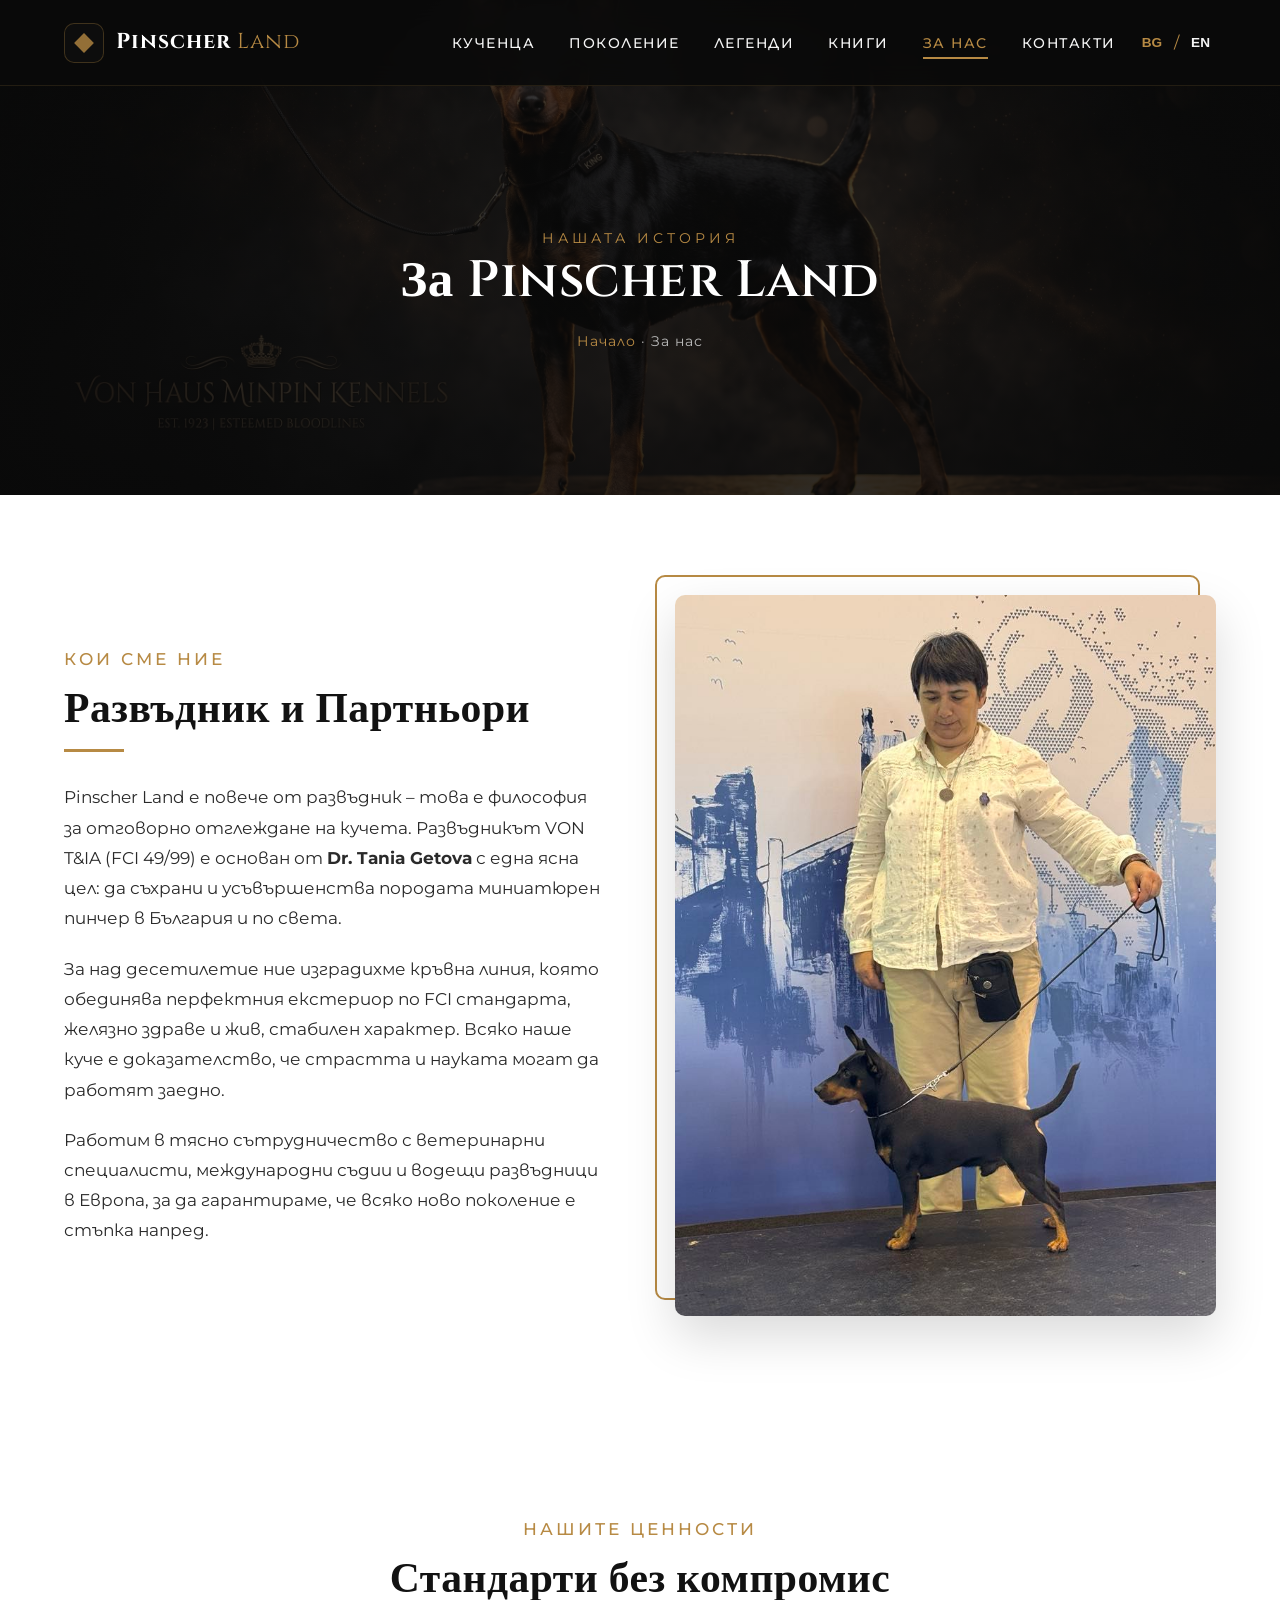
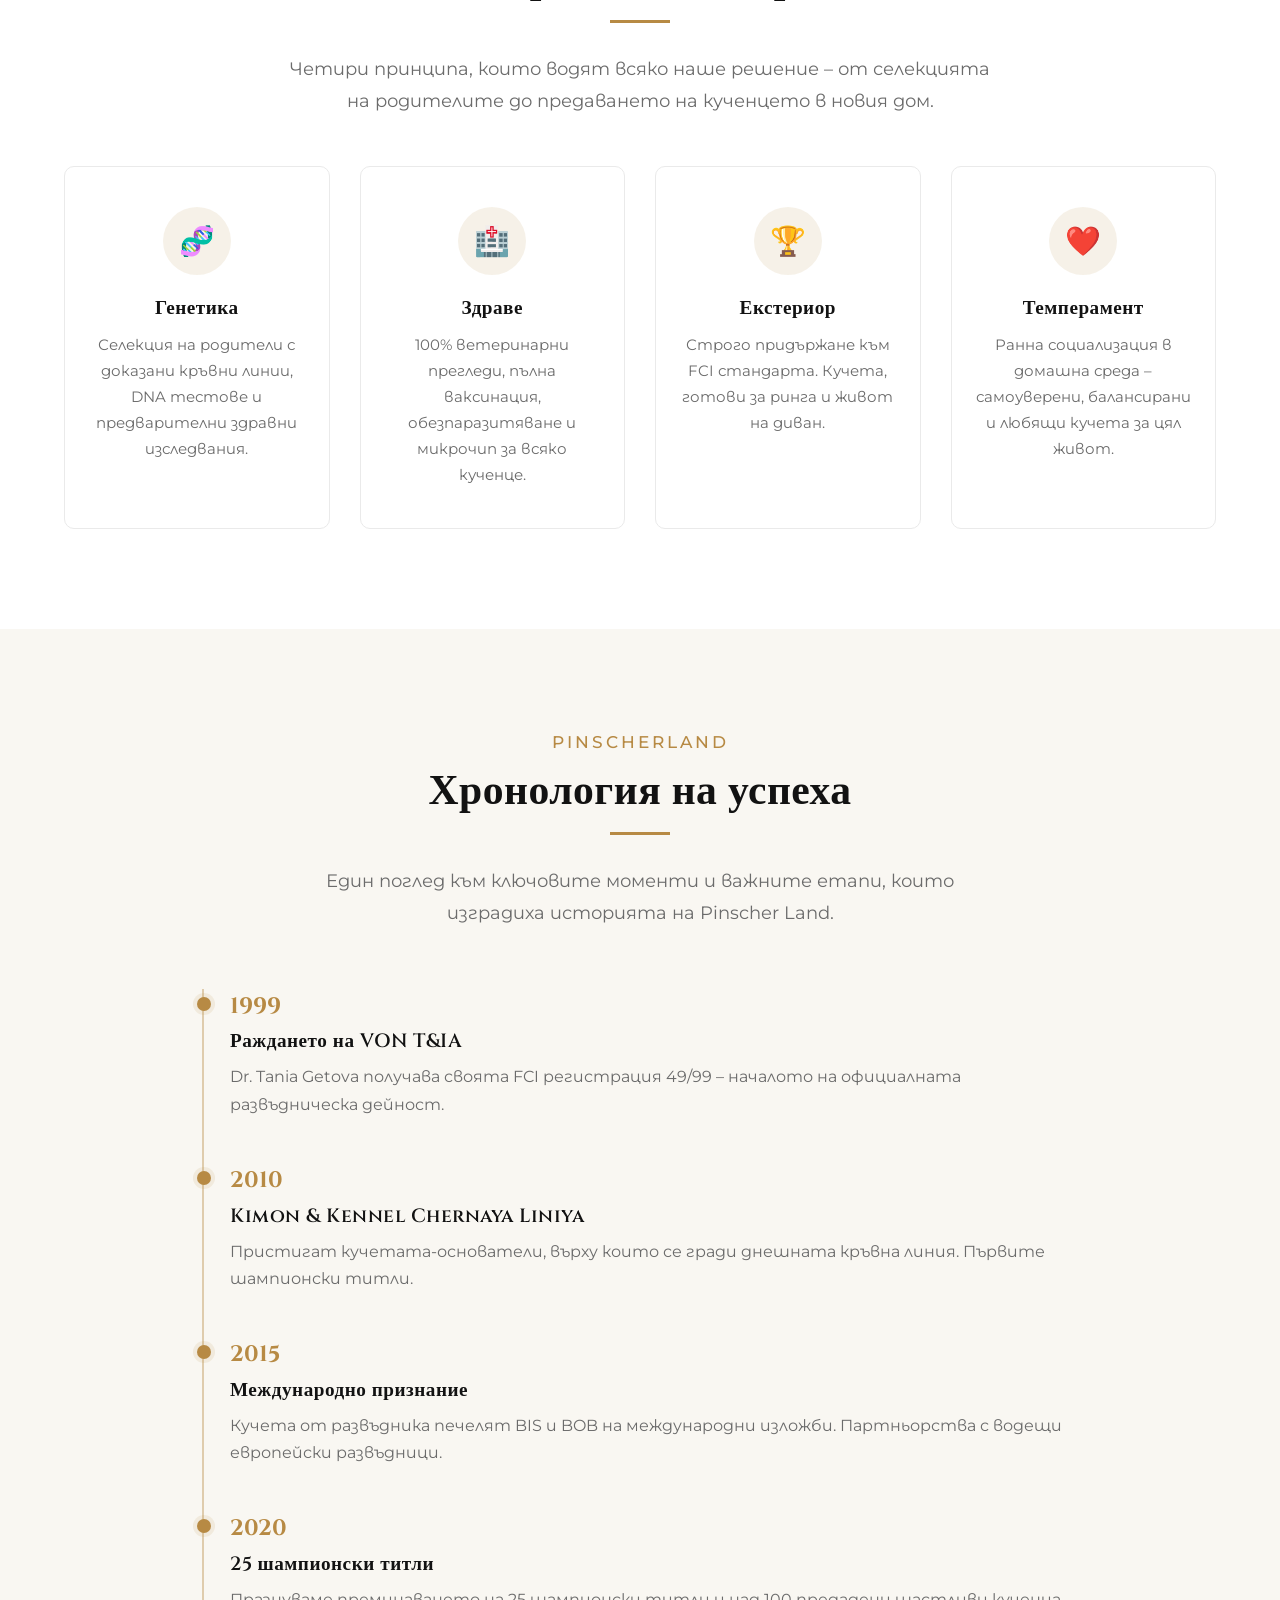
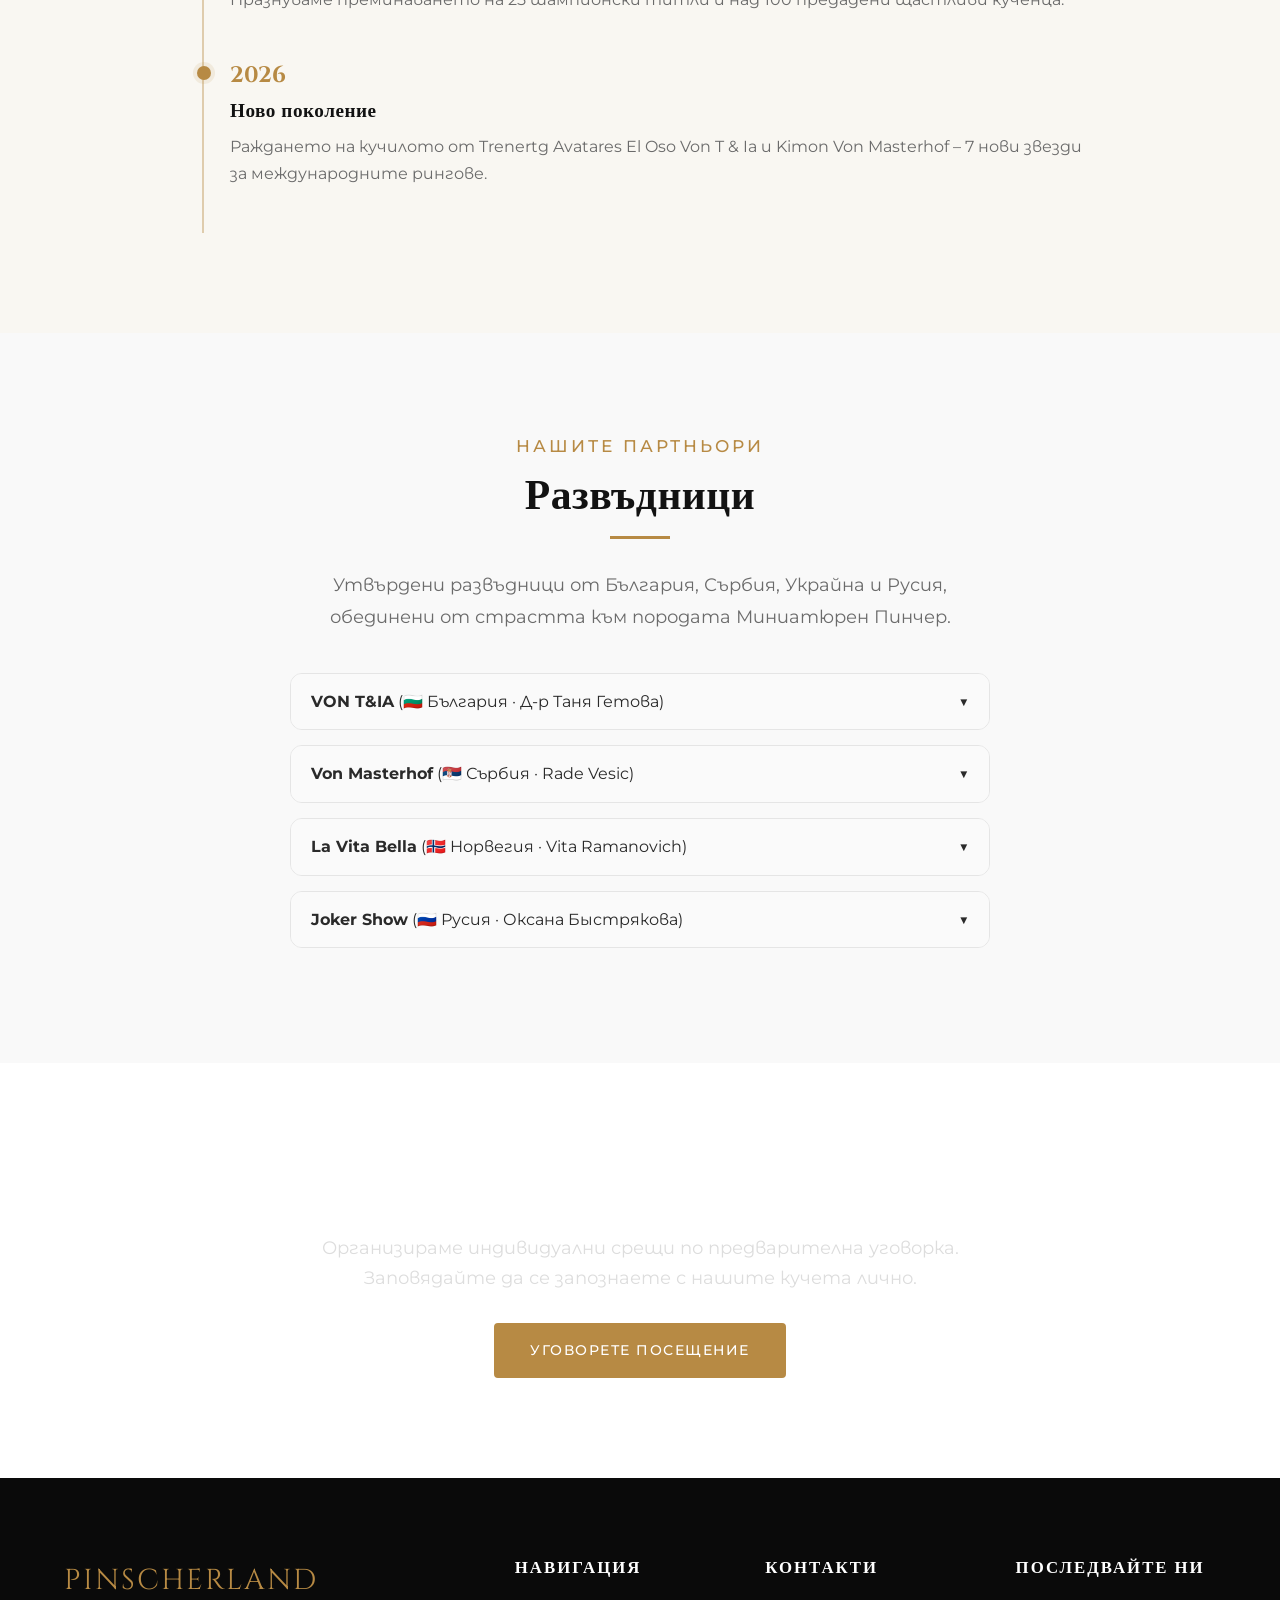
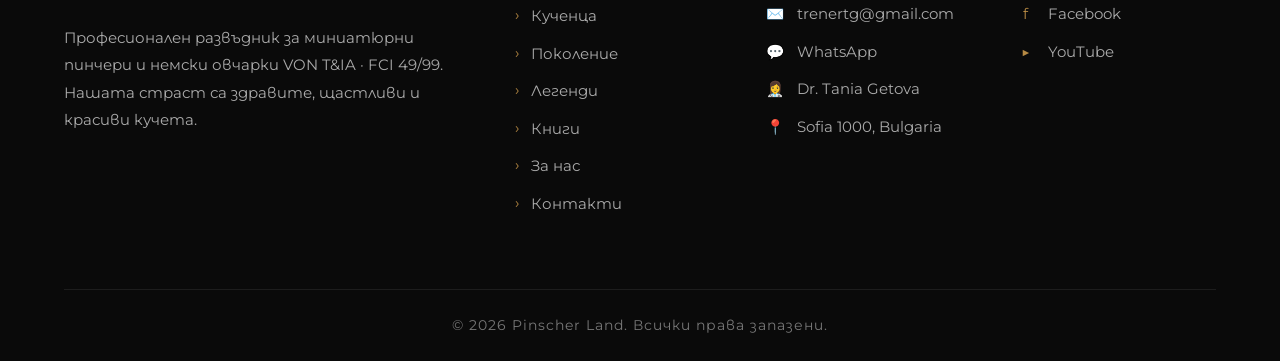
==== commit 4bd29bc5: "Initial project commit" ====
--- a/about.html
+++ b/about.html
@@ -21,6 +21,12 @@
         .dog-card-item { background: #fff; border: 1px solid #e5e5e5; border-radius: 12px; margin-bottom: 15px; overflow: hidden; transition: var(--transition); }
         .dog-card-header { padding: 15px 20px; display: flex; align-items: center; gap: 15px; cursor: pointer; background: #fafafa; }
         .badge-tag { display: inline-block; background: rgba(183, 138, 68, 0.15); color: var(--primary-color); padding: 4px 10px; border-radius: 6px; font-size: 0.85rem; margin: 2px; font-weight: 500; }
+        .lang-switcher { display: flex; align-items: center; gap: 6px; margin-left: 20px; }
+        .lang-btn { background: none; border: none; color: var(--text-light); cursor: pointer; font-weight: 600; font-size: 0.85rem; padding: 4px 6px; transition: var(--transition); }
+        .lang-btn.active, .lang-btn:hover { color: var(--primary-color); }
+        @media (max-width: 768px) {
+            .lang-switcher { margin-left: 0; margin-top: 15px; }
+        }
     </style>
 </head>
 <body>
@@ -37,17 +43,24 @@
                 Pinscher<span>Land</span>
             </span>
         </a>
-        <nav class="nav" id="main-nav" aria-label="Основна навигация">
-            <ul class="nav-list">
-                <li><a href="puppies.html" class="nav-link">Кученца</a></li>
-                <li><a href="generations.html" class="nav-link">Поколениe</a></li>
-                <li><a href="legends.html" class="nav-link">Легенди</a></li>
-                <li><a href="books.html" class="nav-link">Книги</a></li>
-                <li><a href="about.html" class="nav-link active">За нас</a></li>
-                <li><a href="contacts.html" class="nav-link">Контакти</a></li>
-            </ul>
-        </nav>
-        <button type="button" class="mobile-menu-btn" aria-label="Отвори менюто" aria-expanded="false" aria-controls="main-nav"><span></span><span></span><span></span></button>
+        <div style="display: flex; align-items: center;">
+            <nav class="nav" id="main-nav" aria-label="Основна навигация">
+                <ul class="nav-list">
+                    <li><a href="puppies.html" class="nav-link" data-i18n="nav_puppies">Кученца</a></li>
+                    <li><a href="generations.html" class="nav-link" data-i18n="nav_generations">Поколение</a></li>
+                    <li><a href="legends.html" class="nav-link" data-i18n="nav_legends">Легенди</a></li>
+                    <li><a href="books.html" class="nav-link" data-i18n="nav_books">Книги</a></li>
+                    <li><a href="about.html" class="nav-link active" data-i18n="nav_about">За нас</a></li>
+                    <li><a href="contacts.html" class="nav-link" data-i18n="nav_contacts">Контакти</a></li>
+                </ul>
+            </nav>
+            <div class="lang-switcher">
+            <button onclick="setLanguage('bg')" class="lang-btn active">BG</button>
+                    <span style="color: var(--primary-color);">/</span>
+            <button onclick="setLanguage('en')" class="lang-btn">EN</button>
+            </div>
+            <button type="button" class="mobile-menu-btn" aria-label="Отвори менюто" aria-expanded="false" aria-controls="main-nav"><span></span><span></span><span></span></button>
+        </div>
     </div>
 </header>
 
@@ -55,9 +68,9 @@
 
 <section class="page-header">
     <div class="container">
-        <p>Нашата история</p>
-        <h1>За Pinscher Land</h1>
-        <div class="breadcrumbs"><a href="index.html">Начало</a> · За нас</div>
+        <p data-i18n="about_header_sub">Нашата история</p>
+        <h1 data-i18n="about_header_title">За Pinscher Land</h1>
+        <div class="breadcrumbs"><a href="index.html" data-i18n="nav_home">Начало</a> · <span data-i18n="nav_about">За нас</span></div>
     </div>
 </section>
 
@@ -66,12 +79,12 @@
     <div class="container">
         <div class="about-container">
             <div class="about-text fade-up">
-                <span class="section-subtitle">Кои сме ние</span>
-                <h2 class="section-title">Развъдник и Партньори</h2>
+                <span class="section-subtitle" data-i18n="who_sub">Кои сме ние</span>
+                <h2 class="section-title" data-i18n="who_title">Развъдник и Партньори</h2>
                 <div class="title-underline"></div>
-                <p>Pinscher Land е повече от развъдник – това е философия за отговорно отглеждане на кучета. Развъдникът VON T&amp;IA (FCI 49/99) е основан от <strong>Dr. Tania Getova</strong> с една ясна цел: да съхрани и усъвършенства породата миниатюрен пинчер в България и по света.</p>
-                <p>За над десетилетие ние изградихме кръвна линия, която обединява перфектния екстериор по FCI стандарта, желязно здраве и жив, стабилен характер. Всяко наше куче е доказателство, че страстта и науката могат да работят заедно.</p>
-                <p>Работим в тясно сътрудничество с ветеринарни специалисти, международни съдии и водещи развъдници в Европа, за да гарантираме, че всяко ново поколение е стъпка напред.</p>
+                <p data-i18n="who_p1">Pinscher Land е повече от развъдник – това е философия за отговорно отглеждане на кучета. Развъдникът VON T&amp;IA (FCI 49/99) е основан от <strong>Dr. Tania Getova</strong> с една ясна цел: да съхрани и усъвършенства породата миниатюрен пинчер в България и по света.</p>
+                <p data-i18n="who_p2">За над десетилетие ние изградихме кръвна линия, която обединява перфектния екстериор по FCI стандарта, желязно здраве и жив, стабилен характер. Всяко наше куче е доказателство, че страстта и науката могат да работят заедно.</p>
+                <p data-i18n="who_p3">Работим в тясно сътрудничество с ветеринарни специалисти, международни съдии и водещи развъдници в Европа, за да гарантираме, че всяко ново поколение е стъпка напред.</p>
             </div>
             <div class="about-image fade-up">
                 <img src="images/about-portrait.jpg" alt="Dr. Tania Getova and champion Miniature Pinscher" loading="lazy">
@@ -84,31 +97,31 @@
 <section class="section">
     <div class="container">
         <div class="text-center fade-up">
-            <span class="section-subtitle">Нашите ценности</span>
-            <h2 class="section-title">Стандарти без компромис</h2>
+            <span class="section-subtitle" data-i18n="values_sub">Нашите ценности</span>
+            <h2 class="section-title" data-i18n="values_title">Стандарти без компромис</h2>
             <div class="title-underline center"></div>
-            <p class="section-desc max-w-md mx-auto">Четири принципа, които водят всяко наше решение – от селекцията на родителите до предаването на кученцето в новия дом.</p>
+            <p class="section-desc max-w-md mx-auto" data-i18n="values_desc">Четири принципа, които водят всяко наше решение – от селекцията на родителите до предаването на кученцето в новия дом.</p>
         </div>
         <div class="values-grid fade-up">
             <div class="value-item">
                 <div class="value-icon">🧬</div>
-                <h3>Генетика</h3>
-                <p>Селекция на родители с доказани кръвни линии, DNA тестове и предварителни здравни изследвания.</p>
+                <h3 data-i18n="val1_title">Генетика</h3>
+                <p data-i18n="val1_desc">Селекция на родители с доказани кръвни линии, DNA тестове и предварителни здравни изследвания.</p>
             </div>
             <div class="value-item">
                 <div class="value-icon">🏥</div>
-                <h3>Здраве</h3>
-                <p>100% ветеринарни прегледи, пълна ваксинация, обезпаразитяване и микрочип за всяко кученце.</p>
+                <h3 data-i18n="val2_title">Здраве</h3>
+                <p data-i18n="val2_desc">100% ветеринарни прегледи, пълна ваксинация, обезпаразитяване и микрочип за всяко кученце.</p>
             </div>
             <div class="value-item">
                 <div class="value-icon">🏆</div>
-                <h3>Екстериор</h3>
-                <p>Строго придържане към FCI стандарта. Кучета, готови за ринга и живот на диван.</p>
+                <h3 data-i18n="val3_title">Екстериор</h3>
+                <p data-i18n="val3_desc">Строго придържане към FCI стандарта. Кучета, готови за ринга и живот на диван.</p>
             </div>
             <div class="value-item">
                 <div class="value-icon">❤️</div>
-                <h3>Темперамент</h3>
-                <p>Ранна социализация в домашна среда – самоуверени, балансирани и любящи кучета за цял живот.</p>
+                <h3 data-i18n="val4_title">Темперамент</h3>
+                <p data-i18n="val4_desc">Ранна социализация в домашна среда – самоуверени, балансирани и любящи кучета за цял живот.</p>
             </div>
         </div>
     </div>
@@ -118,37 +131,37 @@
 <section class="section bg-light">
     <div class="container">
         <div class="text-center fade-up">
-            <span class="section-subtitle">PinscherLand</span>
-            <h2 class="section-title">Хронология на успеха</h2>
+            <span class="section-subtitle" data-i18n="timeline_sub">PinscherLand</span>
+            <h2 class="section-title" data-i18n="timeline_title">Хронология на успеха</h2>
             <div class="title-underline center"></div>
-            <p class="section-desc max-w-md mx-auto">Един поглед към ключовите моменти и важните етапи, които изградиха историята на Pinscher Land.</p>
+            <p class="section-desc max-w-md mx-auto" data-i18n="timeline_desc">Един поглед към ключовите моменти и важните етапи, които изградиха историята на Pinscher Land.</p>
         </div>
 
         <div class="timeline fade-up">
             <div class="timeline-item">
                 <div class="timeline-year">1999</div>
-                <h3>Раждането на VON T&amp;IA</h3>
-                <p>Dr. Tania Getova получава своята FCI регистрация 49/99 – началото на официалната развъдническа дейност.</p>
+                <h3 data-i18n="t1_title">Раждането на VON T&amp;IA</h3>
+                <p data-i18n="t1_desc">Dr. Tania Getova получава своята FCI регистрация 49/99 – началото на официалната развъдническа дейност.</p>
             </div>
             <div class="timeline-item">
                 <div class="timeline-year">2010</div>
-                <h3>Kimon &amp; Kennel Chernaya Liniya</h3>
-                <p>Пристигат кучетата-основатели, върху които се гради днешната кръвна линия. Първите шампионски титли.</p>
+                <h3 data-i18n="t2_title">Kimon &amp; Kennel Chernaya Liniya</h3>
+                <p data-i18n="t2_desc">Пристигат кучетата-основатели, върху които се гради днешната кръвна линия. Първите шампионски титли.</p>
             </div>
             <div class="timeline-item">
                 <div class="timeline-year">2015</div>
-                <h3>Международно признание</h3>
-                <p>Кучета от развъдника печелят BIS и BOB на международни изложби. Партньорства с водещи европейски развъдници.</p>
+                <h3 data-i18n="t3_title">Международно признание</h3>
+                <p data-i18n="t3_desc">Кучета от развъдника печелят BIS и BOB на международни изложби. Партньорства с водещи европейски развъдници.</p>
             </div>
             <div class="timeline-item">
                 <div class="timeline-year">2020</div>
-                <h3>25 шампионски титли</h3>
-                <p>Празнуваме преминаването на 25 шампионски титли и над 100 предадени щастливи кученца.</p>
+                <h3 data-i18n="t4_title">25 шампионски титли</h3>
+                <p data-i18n="t4_desc">Празнуваме преминаването на 25 шампионски титли и над 100 предадени щастливи кученца.</p>
             </div>
             <div class="timeline-item">
                 <div class="timeline-year">2026</div>
-                <h3>Ново поколение</h3>
-                <p>Раждането на кучилото от Trenertg Avatares El Oso Von T & Ia и Kimon Von Masterhof – 7 нови звезди за международните рингове.</p>
+                <h3 data-i18n="t5_title">Ново поколение</h3>
+                <p data-i18n="t5_desc">Раждането на кучилото от Trenertg Avatares El Oso Von T & Ia и Kimon Von Masterhof – 7 нови звезди за международните рингове.</p>
             </div>
         </div>
     </div>
@@ -158,31 +171,31 @@
 <section class="section bg-light" style="background: #f9f9f9;">
     <div class="container">
         <div class="text-center fade-up">
-            <span class="section-subtitle">Нашите партньори</span>
-            <h2 class="section-title">Развъдници</h2>
+            <span class="section-subtitle" data-i18n="partners_sub">Нашите партньори</span>
+            <h2 class="section-title" data-i18n="partners_title">Развъдници</h2>
             <div class="title-underline center"></div>
-            <p class="section-desc max-w-md mx-auto" style="margin-bottom: 40px;">Утвърдени развъдници от България, Сърбия, Украйна и Русия, обединени от страстта към породата Миниатюрен Пинчер.</p>
+            <p class="section-desc max-w-md mx-auto" style="margin-bottom: 40px;" data-i18n="partners_desc">Утвърдени развъдници от България, Сърбия, Украйна и Русия, обединени от страстта към породата Миниатюрен Пинчер.</p>
         </div>
 
         <div class="breeders-accordion max-w-md mx-auto" style="max-width: 700px; margin: 0 auto;">
             <!-- VON T&IA -->
             <div class="dog-card-item">
                 <div class="dog-card-header accordion-header" onclick="toggleAccordion(this)">
-                    <div><strong>VON T&amp;IA</strong> (🇧🇬 България · Д-р Таня Гетова)</div>
+                    <div><strong>VON T&amp;IA</strong> (🇧🇬 <span data-i18n="bulgaria">България</span> · Д-р Таня Гетова)</div>
                     <div class="accordion-arrow">▼</div>
                 </div>
                 <div class="accordion-content">
                     <p><strong>FCI Регистрация:</strong> 49/99</p>
-                    <p><strong>Адрес:</strong> София, бул. Симеоновско шосе 165</p>
-                    <p><strong>Телефон:</strong> <a href="tel:+359898734043">+359 898 734043</a></p>
+                    <p><strong data-i18n="address_lbl">Адрес:</strong> София, бул. Симеоновско шосе 165</p>
+                    <p><strong data-i18n="phone_lbl">Телефон:</strong> <a href="tel:+359898734043">+359 898 734043</a></p>
                     <p><strong>Email:</strong> <a href="mailto:trenertg@gmail.com">trenertg@gmail.com</a></p>
-                    <p><strong>Уеб сайт:</strong> <a href="https://pinscher.land" target="_blank" rel="noopener noreferrer">https://pinscher.land</a></p>
+                    <p><strong data-i18n="website_lbl">Уеб сайт:</strong> <a href="https://pinscher.land" target="_blank" rel="noopener noreferrer">https://pinscher.land</a></p>
                 </div>
             </div>
             <!-- Von Masterhof -->
             <div class="dog-card-item">
                 <div class="dog-card-header accordion-header" onclick="toggleAccordion(this)">
-                    <div><strong>Von Masterhof</strong> (🇷🇸 Сърбия · Rade Vesic)</div>
+                    <div><strong>Von Masterhof</strong> (🇷🇸 <span data-i18n="serbia">Сърбия</span> · Rade Vesic)</div>
                     <div class="accordion-arrow">▼</div>
                 </div>
                 <div class="accordion-content">
@@ -192,26 +205,26 @@
             <!-- La Vita Bella -->
             <div class="dog-card-item">
                 <div class="dog-card-header accordion-header" onclick="toggleAccordion(this)">
-                    <div><strong>La Vita Bella</strong> (🇳🇴 Норвегия · Vita Ramanovich)</div>
+                    <div><strong>La Vita Bella</strong> (🇳🇴 <span data-i18n="norway">Норвегия</span> · Vita Ramanovich)</div>
                     <div class="accordion-arrow">▼</div>
                 </div>
                 <div class="accordion-content">
                     <p><strong>URL:</strong> <a href="https://mp.dogpedigree.net/ru/kennel/951" target="_blank" rel="noopener noreferrer">https://mp.dogpedigree.net/ru/kennel/951</a></p>
-                    <p><strong>Телефон:</strong> <a href="tel:+004746969933">+00 47 46969933</a></p>
+                    <p><strong data-i18n="phone_lbl">Телефон:</strong> <a href="tel:+004746969933">+00 47 46969933</a></p>
                     <p><strong>Имейл:</strong> <a href="mailto:vita211@hotmail.com">vita211@hotmail.com</a></p>
                 </div>
             </div>
             <!-- Joker Show -->
             <div class="dog-card-item">
                 <div class="dog-card-header accordion-header" onclick="toggleAccordion(this)">
-                    <div><strong>Joker Show</strong> (🇷🇺 Русия · Оксана Быстрякова)</div>
+                    <div><strong>Joker Show</strong> (🇷🇺 <span data-i18n="russia">Русия</span> · Оксана Быстрякова)</div>
                     <div class="accordion-arrow">▼</div>
                 </div>
                 <div class="accordion-content">
                     <p><strong>URL:</strong> <a href="https://mp.dogpedigree.net/ru/kennel/111" target="_blank" rel="noopener noreferrer">https://mp.dogpedigree.net/ru/kennel/111</a></p>
-                    <p><strong>Телефон:</strong> <a href="tel:+79267329373">+7 926 7329373</a></p>
+                    <p><strong data-i18n="phone_lbl">Телефон:</strong> <a href="tel:+79267329373">+7 926 7329373</a></p>
                     <p><strong>Имейл:</strong> <a href="mailto:kennel@jokershow.ru">kennel@jokershow.ru</a></p>
-                    <p><strong>Уеб сайт:</strong> <a href="https://jokershow.ru" target="_blank" rel="noopener noreferrer">https://jokershow.ru</a></p>
+                    <p><strong data-i18n="website_lbl">Уеб сайт:</strong> <a href="https://jokershow.ru" target="_blank" rel="noopener noreferrer">https://jokershow.ru</a></p>
                 </div>
             </div>
         </div>
@@ -221,9 +234,9 @@
 <!-- Блок 5: Посетете нашия развъдник -->
 <section class="cta">
     <div class="container fade-up">
-        <h2>Посетете нашия развъдник</h2>
-        <p>Организираме индивидуални срещи по предварителна уговорка. Заповядайте да се запознаете с нашите кучета лично.</p>
-        <a href="contacts.html" class="btn btn-primary">Уговорете посещение</a>
+        <h2 data-i18n="cta_about_title">Посетете нашия развъдник</h2>
+        <p data-i18n="cta_about_desc">Организираме индивидуални срещи по предварителна уговорка. Заповядайте да се запознаете с нашите кучета лично.</p>
+        <a href="contacts.html" class="btn btn-primary" data-i18n="btn_visit">Уговорете посещение</a>
     </div>
 </section>
 
@@ -234,17 +247,17 @@
         <div class="footer-grid">
             <div class="footer-info">
                 <a href="index.html" class="footer-logo">Pinscher<span>Land</span></a>
-                <p>Професионален развъдник за миниатюрни пинчери и немски овчарки VON T&amp;IA · FCI 49/99. Нашата страст са здравите, щастливи и красиви кучета.</p>
+                <p data-i18n="footer_desc">Професионален развъдник за миниатюрни пинчери и немски овчарки VON T&amp;IA · FCI 49/99. Нашата страст са здравите, щастливи и красиви кучета.</p>
             </div>
             <div>
                 <h4>Навигация</h4>
                 <ul class="footer-links">
-                    <li><a href="puppies.html">Кученца</a></li>
-                    <li><a href="generations.html">Поколениe</a></li>
-                    <li><a href="legends.html">Легенди</a></li>
-                    <li><a href="books.html">Книги</a></li>
-                    <li><a href="about.html">За нас</a></li>
-                    <li><a href="contacts.html">Контакти</a></li>
+                    <li><a href="puppies.html" data-i18n="nav_puppies">Кученца</a></li>
+                    <li><a href="generations.html" data-i18n="nav_generations">Поколение</a></li>
+                    <li><a href="legends.html" data-i18n="nav_legends">Легенди</a></li>
+                    <li><a href="books.html" data-i18n="nav_books">Книги</a></li>
+                    <li><a href="about.html" data-i18n="nav_about">За нас</a></li>
+                    <li><a href="contacts.html" data-i18n="nav_contacts">Контакти</a></li>
                 </ul>
             </div>
             <div>
@@ -253,6 +266,7 @@
                     <li><span class="ico">✉️</span><a href="mailto:trenertg@gmail.com">trenertg@gmail.com</a></li>
                     <li><span class="ico">💬</span><a href="https://wa.me/359898734043" target="_blank" rel="noopener noreferrer">WhatsApp</a></li>
                     <li><span class="ico">👩‍⚕️</span><a href="https://www.facebook.com/tania.getova" target="_blank" rel="noopener noreferrer">Dr. Tania Getova</a></li>
+                    <li><span class="ico">📍</span><span>Sofia 1000, Bulgaria</span></li>
                 </ul>
             </div>
             <div>
@@ -263,17 +277,149 @@
                 </ul>
             </div>
         </div>
-        <div class="footer-bottom">© 2026 Pinscher Land. Всички права запазени. · <a href="https://trenertg.narod.ru/" target="_blank" rel="noopener noreferrer">POWERED BY TRENERTG</a></div>
+        <div class="footer-bottom" data-i18n="footer_rights">© 2026 Pinscher Land. Всички права запазени. · <a href="https://trenertg.narod.ru/" target="_blank" rel="noopener noreferrer">POWERED BY TRENERTG</a></div>
     </div>
 </footer>
+
 <script src="js/main.js"></script>
 <script>
+    const translations = {
+        bg: {
+            nav_puppies: "Кученца",
+            nav_generations: "Поколение",
+            nav_legends: "Легенди",
+            nav_books: "Книги",
+            nav_about: "За нас",
+            nav_contacts: "Контакти",
+            nav_home: "Начало",
+            about_header_sub: "Нашата история",
+            about_header_title: "За Pinscher Land",
+            who_sub: "Кои сме ние",
+            who_title: "Развъдник и Партньори",
+            who_p1: "Pinscher Land е повече от развъдник – това е философия за отговорно отглеждане на кучета. Развъдникът VON T&amp;IA (FCI 49/99) е основан от <strong>Dr. Tania Getova</strong> с една ясна цел: да съхрани и усъвършенства породата миниатюрен пинчер в България и по света.",
+            who_p2: "За над десетилетие ние изградихме кръвна линия, която обединява перфектния екстериор по FCI стандарта, желязно здраве и жив, стабилен характер. Всяко наше куче е доказателство, че страстта и науката могат да работят заедно.",
+            who_p3: "Работим в тясно сътрудничество с ветеринарни специалисти, международни съдии и водещи развъдници в Европа, за да гарантираме, че всяко ново поколение е стъпка напред.",
+            values_sub: "Нашите ценности",
+            values_title: "Стандарти без компромис",
+            values_desc: "Четири принципа, които водят всяко наше решение – от селекцията на родителите до предаването на кученцето в новия дом.",
+            val1_title: "Генетика",
+            val1_desc: "Селекция на родители с доказани кръвни линии, DNA тестове и предварителни здравни изследвания.",
+            val2_title: "Здраве",
+            val2_desc: "100% ветеринарни прегледи, пълна ваксинация, обезпаразитяване и микрочип за всяко кученце.",
+            val3_title: "Екстериор",
+            val3_desc: "Строго придържане към FCI стандарта. Кучета, готови за ринга и живот на диван.",
+            val4_title: "Темперамент",
+            val4_desc: "Ранна социализация в домашна среда – самоуверени, балансирани и любящи кучета за цял живот.",
+            timeline_sub: "PinscherLand",
+            timeline_title: "Хронология на успеха",
+            timeline_desc: "Един поглед към ключовите моменти и важните етапи, които изградиха историята на Pinscher Land.",
+            t1_title: "Раждането на VON T&amp;IA",
+            t1_desc: "Dr. Tania Getova получава своята FCI регистрация 49/99 – началото на официалната развъдническа дейност.",
+            t2_title: "Kimon &amp; Kennel Chernaya Liniya",
+            t2_desc: "Пристигат кучетата-основатели, върху които се гради днешната кръвна линия. Първите шампионски титли.",
+            t3_title: "Международно признание",
+            t3_desc: "Кучета от развъдника печелят BIS и BOB на международни изложби. Партньорства с водещи европейски развъдници.",
+            t4_title: "25 шампионски титли",
+            t4_desc: "Празнуваме преминаването на 25 шампионски титли и над 100 предадени щастливи кученца.",
+            t5_title: "Ново поколение",
+            t5_desc: "Раждането на кучилото от Trenertg Avatares El Oso Von T & Ia и Kimon Von Masterhof – 7 нови звезди за международните рингове.",
+            partners_sub: "Нашите партньори",
+            partners_title: "Развъдници",
+            partners_desc: "Утвърдени развъдници от България, Сърбия, Украйна и Русия, обединени от страстта към породата Миниатюрен Пинчер.",
+            bulgaria: "България",
+            serbia: "Сърбия",
+            norway: "Норвегия",
+            russia: "Русия",
+            address_lbl: "Адрес:",
+            phone_lbl: "Телефон:",
+            website_lbl: "Уеб сайт:",
+            cta_about_title: "Посетете нашия развъдник",
+            cta_about_desc: "Организираме индивидуални срещи по предварителна уговорка. Заповядайте да се запознаете с нашите кучета лично.",
+            btn_visit: "Уговорете посещение",
+            footer_desc: "Професионален развъдник за миниатюрни пинчери и немски овчарки VON T&amp;IA · FCI 49/99. Нашата страст са здравите, щастливи и красиви кучета.",
+            footer_rights: "© 2026 Pinscher Land. Всички права запазени."
+        },
+        en: {
+            nav_puppies: "Puppies",
+            nav_generations: "Generations",
+            nav_legends: "Legends",
+            nav_books: "Books",
+            nav_about: "About Us",
+            nav_contacts: "Contacts",
+            nav_home: "Home",
+            about_header_sub: "Our History",
+            about_header_title: "About Pinscher Land",
+            who_sub: "Who We Are",
+            who_title: "Kennel and Partners",
+            who_p1: "Pinscher Land is more than a kennel – it is a philosophy for responsible dog breeding. The VON T&amp;IA kennel (FCI 49/99) was founded by <strong>Dr. Tania Getova</strong> with a clear goal: to preserve and improve the Miniature Pinscher breed in Bulgaria and worldwide.",
+            who_p2: "For over a decade, we have built a bloodline that combines perfect exterior according to the FCI standard, ironclad health, and a lively, stable temperament. Every dog of ours is proof that passion and science can work together.",
+            who_p3: "We work in close cooperation with veterinary specialists, international judges, and leading kennels in Europe to ensure every new generation is a step forward.",
+            values_sub: "Our Values",
+            values_title: "Standards Without Compromise",
+            values_desc: "Four principles guiding every decision we make – from parental selection to handing over the puppy to its new home.",
+            val1_title: "Genetics",
+            val1_desc: "Selection of parents with proven bloodlines, DNA tests, and preliminary health screenings.",
+            val2_title: "Health",
+            val2_desc: "100% veterinary checks, complete vaccination, deworming, and microchip for every puppy.",
+            val3_title: "Exterior",
+            val3_desc: "Strict adherence to the FCI standard. Dogs ready for the ring and couch life.",
+            val4_title: "Temperament",
+            val4_desc: "Early socialization in a home environment – self-confident, balanced, and loving dogs for life.",
+            timeline_sub: "PinscherLand",
+            timeline_title: "Chronology of Success",
+            timeline_desc: "A look at the key moments and important milestones that built the history of Pinscher Land.",
+            t1_title: "The Birth of VON T&amp;IA",
+            t1_desc: "Dr. Tania Getova receives her FCI registration 49/99 – the beginning of official breeding activities.",
+            t2_title: "Kimon &amp; Chernaya Liniya Kennel",
+            t2_desc: "The founding dogs arrive, upon which today's bloodline is built. The first champion titles.",
+            t3_title: "International Recognition",
+            t3_desc: "Kennel dogs win BIS and BOB at international exhibitions. Partnerships with leading European kennels.",
+            t4_title: "25 Champion Titles",
+            t4_desc: "Celebrating passing 25 champion titles and over 100 happy puppies handed over.",
+            t5_title: "New Generation",
+            t5_desc: "The birth of the litter from Trenertg Avatares El Oso Von T & Ia and Kimon Von Masterhof – 7 new stars for international rings.",
+            partners_sub: "Our Partners",
+            partners_title: "Kennels",
+            partners_desc: "Established kennels from Bulgaria, Serbia, Ukraine, and Russia, united by their passion for the Miniature Pinscher breed.",
+            bulgaria: "Bulgaria",
+            serbia: "Serbia",
+            norway: "Norway",
+            russia: "Russia",
+            address_lbl: "Address:",
+            phone_lbl: "Phone:",
+            website_lbl: "Website:",
+            cta_about_title: "Visit Our Kennel",
+            cta_about_desc: "We organize individual meetings by prior appointment. Welcome to meet our dogs in person.",
+            btn_visit: "Arrange a Visit",
+            footer_desc: "Professional kennel for Miniature Pinschers and German Shepherds VON T&amp;IA · FCI 49/99. Our passion is healthy, happy, and beautiful dogs.",
+            footer_rights: "© 2026 Pinscher Land. All rights reserved."
+        }
+    };
+
     function toggleAccordion(header) {
         const content = header.nextElementSibling;
         const arrow = header.querySelector('.accordion-arrow');
         content.classList.toggle('open');
         arrow.classList.toggle('open');
     }
+
+    function setLanguage(lang) {
+        localStorage.setItem('preferred_lang', lang);
+        document.querySelectorAll('[data-i18n]').forEach(el => {
+            const key = el.getAttribute('data-i18n');
+            if (translations[lang] && translations[lang][key]) {
+                el.innerHTML = translations[lang][key];
+            }
+        });
+        document.querySelectorAll('.lang-btn').forEach(btn => {
+            btn.classList.toggle('active', btn.textContent.toLowerCase() === lang);
+        });
+    }
+
+    document.addEventListener('DOMContentLoaded', () => {
+        const savedLang = localStorage.getItem('preferred_lang') || 'bg';
+        setLanguage(savedLang);
+    });
 </script>
 </body>
 </html>
--- a/css/style.css
+++ b/css/style.css
@@ -1180,3 +1180,29 @@
     color: var(--primary-color);
     font-weight: 400;
 }
+/* ---------- Language Switcher Styles ---------- */
+.lang-switcher {
+    display: flex;
+    align-items: center;
+    gap: 6px;
+    margin-left: 20px;
+}
+.lang-btn {
+    background: none;
+    border: none;
+    color: var(--text-light, #666);
+    cursor: pointer;
+    font-weight: 600;
+    font-size: 0.85rem;
+    padding: 4px 6px;
+    transition: var(--transition, all 0.3s ease);
+}
+.lang-btn.active, .lang-btn:hover {
+    color: var(--primary-color, #b78a44);
+}
+@media (max-width: 768px) {
+    .lang-switcher {
+        margin-left: 0;
+        margin-top: 15px;
+    }
+}
